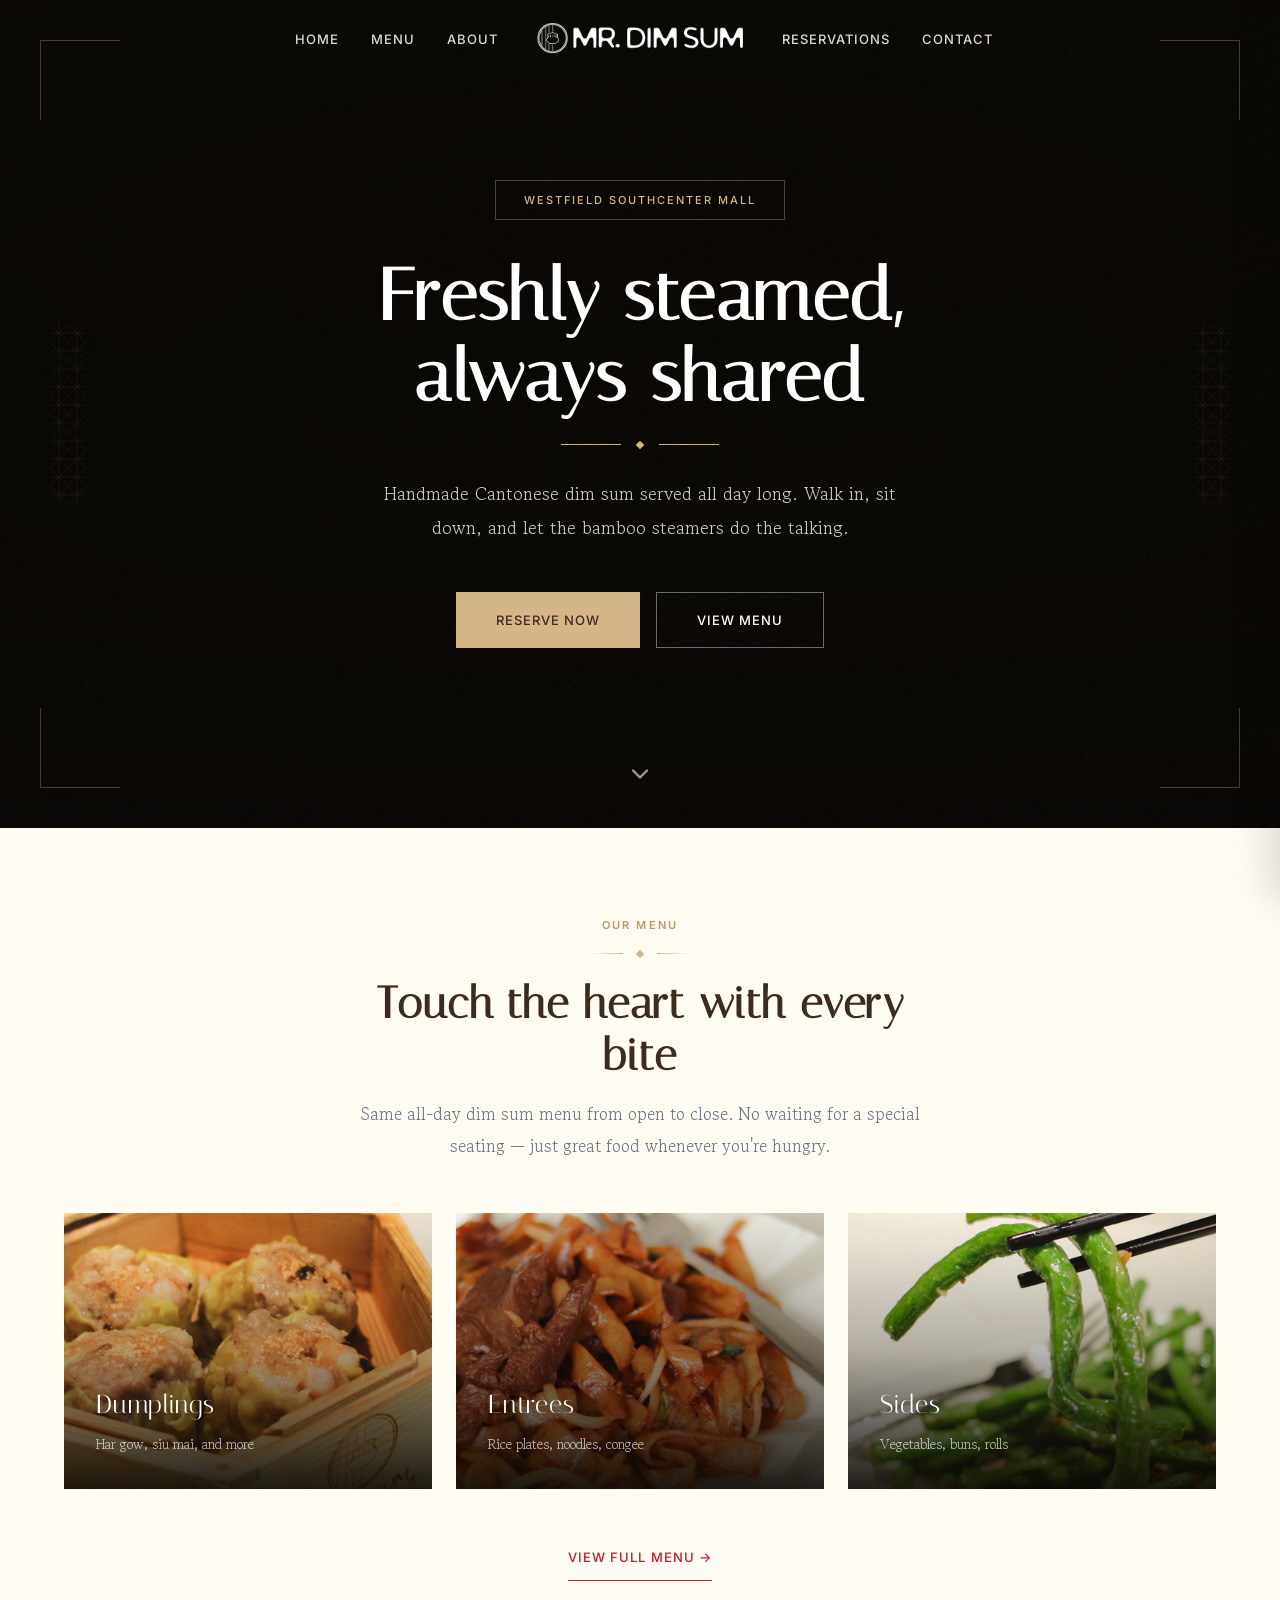
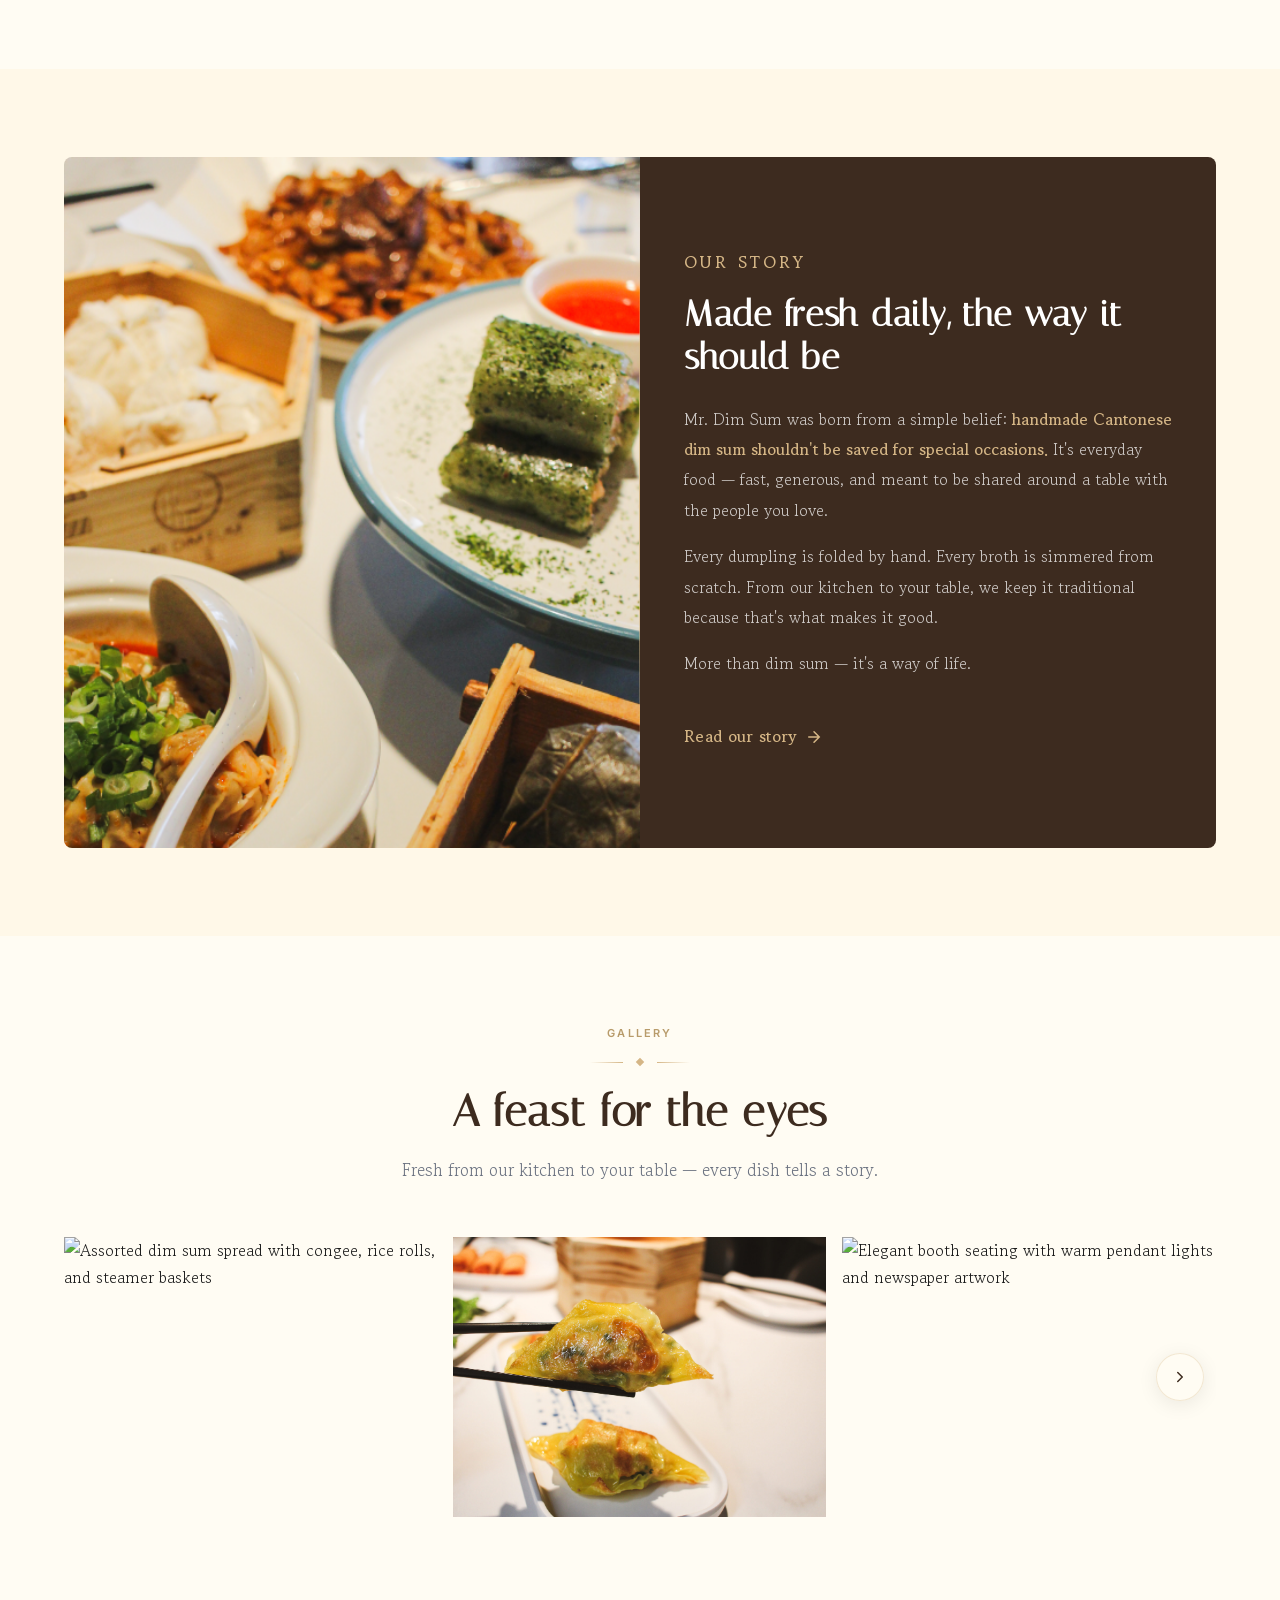
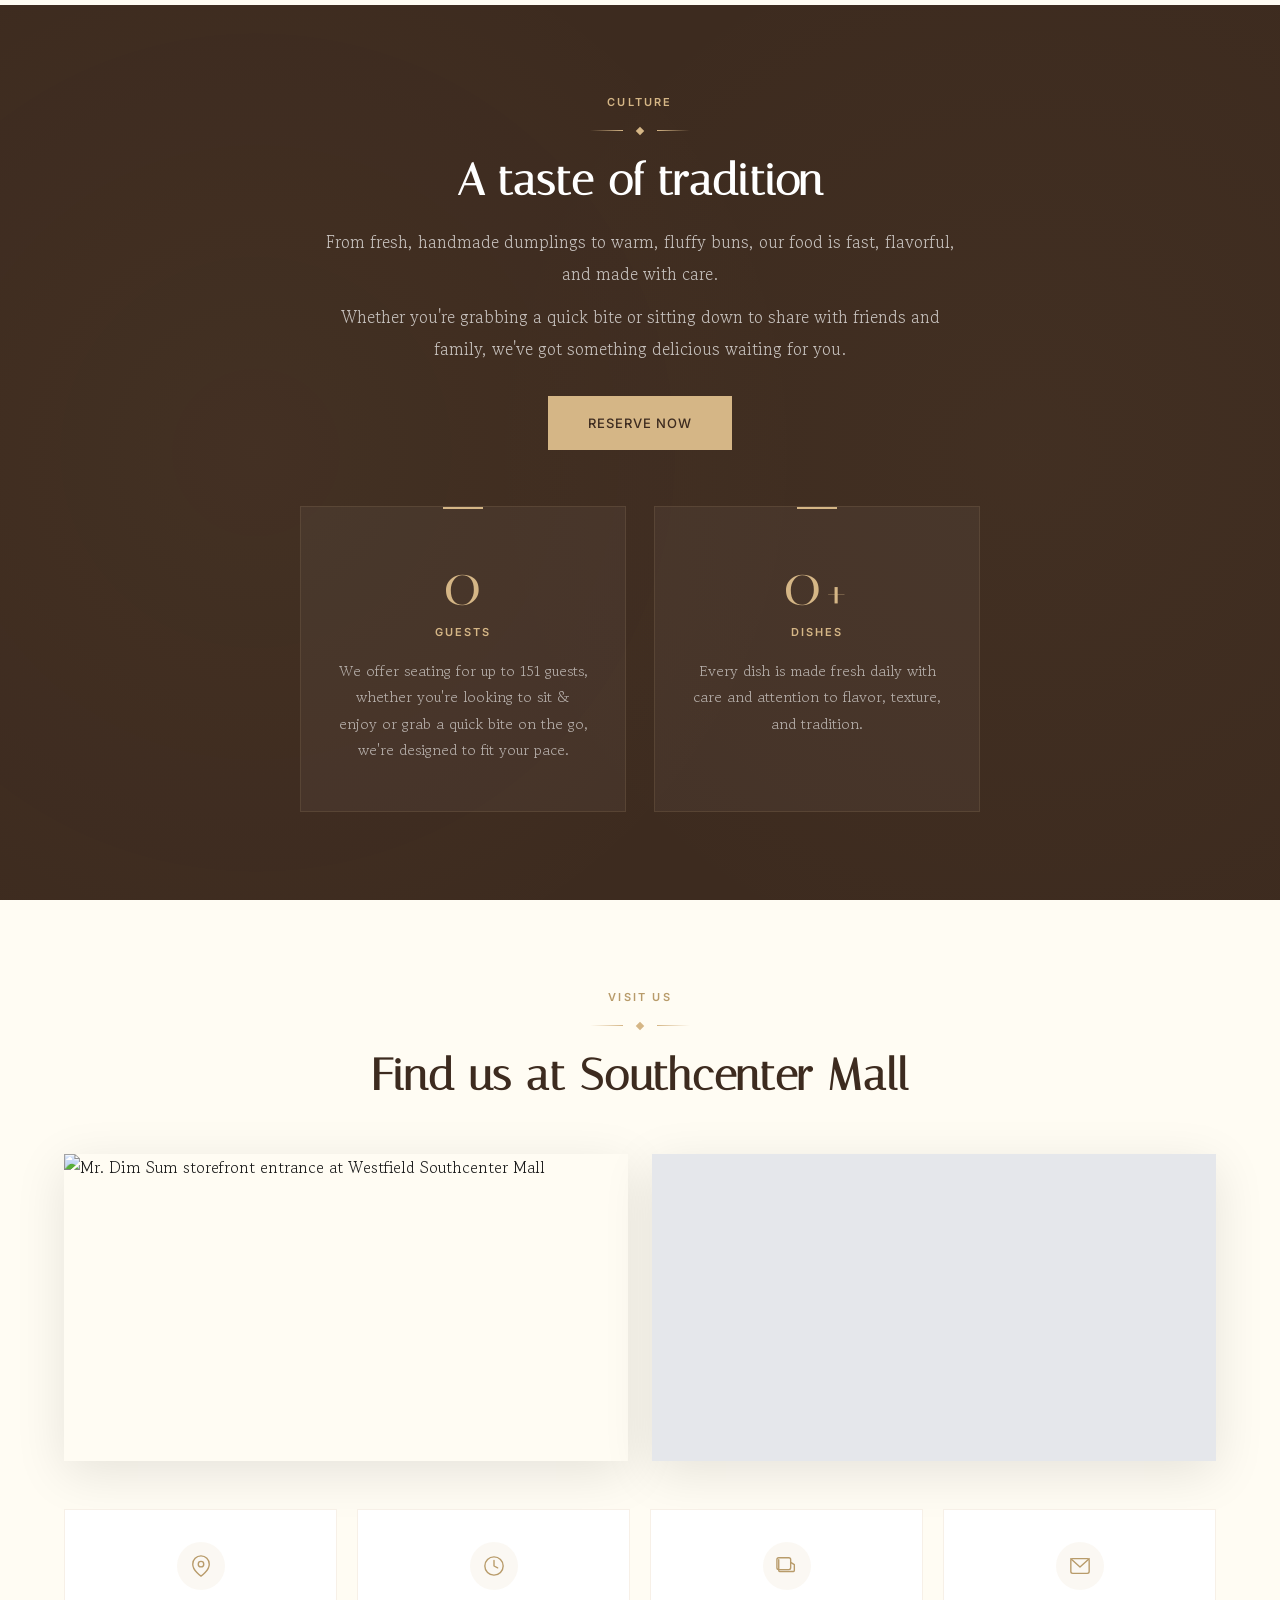
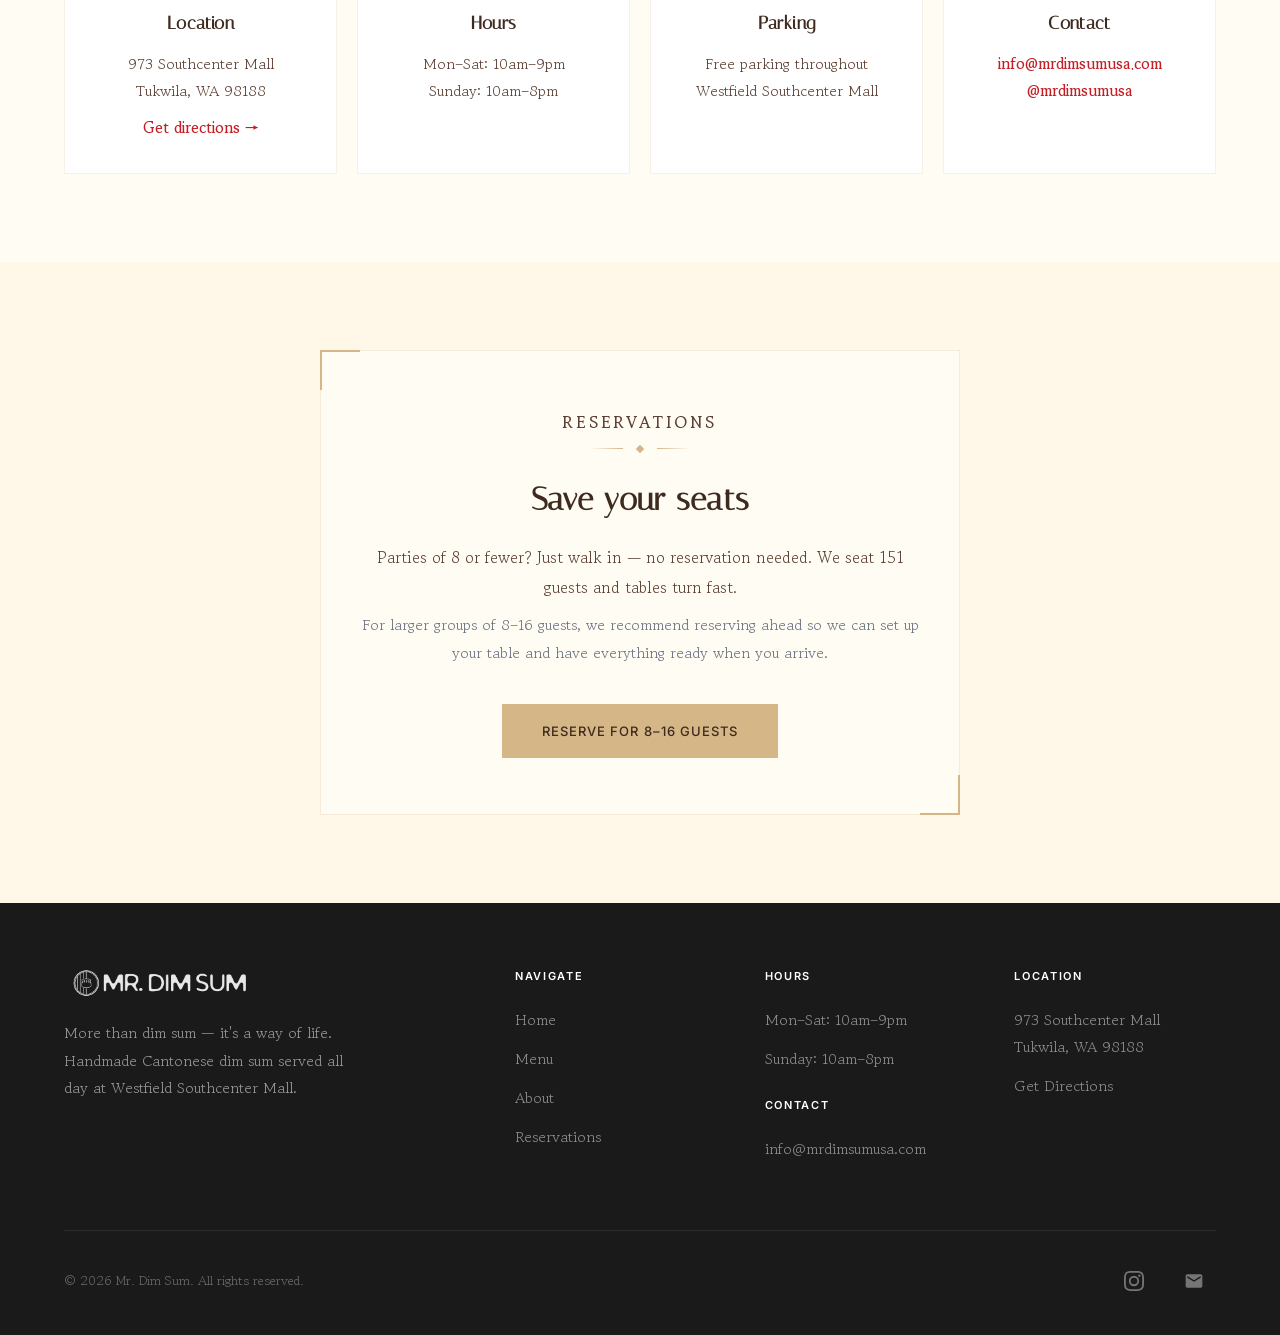
==== index.html @ ca71b4ad "Rename mr-dimsum.html to index.html for deployment Hosting platforms expect index.html as the entry " ====
<!DOCTYPE html>
<html lang="en">
<head>
<meta charset="UTF-8">
<meta name="viewport" content="width=device-width, initial-scale=1.0">
<title>Mr. Dim Sum — Handmade Cantonese Dim Sum | Tukwila, WA</title>
<meta name="description" content="Mr. Dim Sum serves authentic handmade Cantonese dim sum all day at Westfield Southcenter Mall in Tukwila, WA. Fresh dumplings, steamed buns, rice rolls, congee & noodles. Walk-ins welcome, reservations for 8-16 guests.">
<link rel="canonical" href="https://www.mrdimsumusa.com">

<!-- Open Graph -->
<meta property="og:title" content="Mr. Dim Sum — Handmade Cantonese Dim Sum | Tukwila, WA">
<meta property="og:description" content="Authentic handmade Cantonese dim sum served all day at Westfield Southcenter Mall in Tukwila, WA. Fresh dumplings, steamed buns, rice rolls, congee and noodles.">
<meta property="og:image" content="https://www.mrdimsumusa.com/pictures/Photo_TableSpread_MrDimSum_2026-03-11_v03.jpg">
<meta property="og:url" content="https://www.mrdimsumusa.com">
<meta property="og:type" content="restaurant">
<meta property="og:site_name" content="Mr. Dim Sum">

<!-- Twitter Card -->
<meta name="twitter:card" content="summary_large_image">
<meta name="twitter:title" content="Mr. Dim Sum — Handmade Cantonese Dim Sum | Tukwila, WA">
<meta name="twitter:description" content="Authentic handmade Cantonese dim sum served all day at Westfield Southcenter Mall in Tukwila, WA. Fresh dumplings, steamed buns, rice rolls, congee and noodles.">
<meta name="twitter:image" content="https://www.mrdimsumusa.com/pictures/Photo_TableSpread_MrDimSum_2026-03-11_v03.jpg">

<link rel="preconnect" href="https://fonts.googleapis.com">
<link rel="preconnect" href="https://fonts.gstatic.com" crossorigin>
<link href="https://fonts.googleapis.com/css2?family=Italiana&family=Gowun+Batang:wght@400;700&family=Inter:wght@400;500;600&display=swap" rel="stylesheet">
<script type="application/ld+json">
{
  "@context": "https://schema.org",
  "@type": "Restaurant",
  "name": "Mr. Dim Sum",
  "image": "pictures/MrDimSum_Photo_InteriorSeating_2025-05-21_v27.jpg",
  "servesCuisine": "Cantonese",
  "priceRange": "$$",
  "address": {
    "@type": "PostalAddress",
    "streetAddress": "973 Southcenter Mall",
    "addressLocality": "Tukwila",
    "addressRegion": "WA",
    "postalCode": "98188",
    "addressCountry": "US"
  },
  "geo": {
    "@type": "GeoCoordinates",
    "latitude": 47.4595,
    "longitude": -122.2561
  },
  "url": "https://www.mrdimsumusa.com",
  "email": "info@mrdimsumusa.com",
  "menu": "https://www.mrdimsumusa.com/menu",
  "acceptsReservations": "True",
  "openingHoursSpecification": [
    {
      "@type": "OpeningHoursSpecification",
      "dayOfWeek": ["Monday","Tuesday","Wednesday","Thursday","Friday","Saturday"],
      "opens": "10:00",
      "closes": "21:00"
    },
    {
      "@type": "OpeningHoursSpecification",
      "dayOfWeek": "Sunday",
      "opens": "10:00",
      "closes": "20:00"
    }
  ]
}
</script>
<style>
*, *::before, *::after { margin: 0; padding: 0; box-sizing: border-box; }

:root {
  --red: #C41E24;
  --red-dark: #9E181D;
  --gold: #d5b686;
  --gold-dark: #b89b6a;
  --gold-light: #F5E6C4;
  --warm-bg: #FFFCF3;
  --warm-bg-alt: #FFF8E8;
  --charcoal: #1A1A1A;
  --brown: #3D2B1F;
  --brown-light: #5C4033;
  --gray-700: #374151;
  --gray-500: #6B7280;
  --gray-300: #D1D5DB;
  --gray-200: #E5E7EB;
  --white: #FFFFFF;
  --font-display: 'Italiana', serif;
  --font-body: 'Gowun Batang', Georgia, serif;
  --font-ui: 'Inter', system-ui, -apple-system, sans-serif;
  --nav-height: 76px;
  --ease-out-expo: cubic-bezier(0.16, 1, 0.3, 1);
  --ease-out-quart: cubic-bezier(0.25, 1, 0.5, 1);
}

::selection { background: var(--gold); color: var(--brown); }
::-moz-selection { background: var(--gold); color: var(--brown); }

html { scroll-behavior: smooth; scroll-padding-top: 80px; }

body {
  font-family: var(--font-body);
  color: var(--charcoal);
  background: var(--warm-bg);
  line-height: 1.7;
  -webkit-font-smoothing: antialiased;
  overflow-x: hidden;
}

img { max-width: 100%; height: auto; display: block; }
a { text-decoration: none; color: inherit; }

a:focus-visible, button:focus-visible, .btn:focus-visible {
  outline: 2px solid var(--gold);
  outline-offset: 3px;
  border-radius: 2px;
}

.container { width: 100%; max-width: 1200px; margin: 0 auto; padding: 0 24px; }
.container--wide { max-width: 1200px; }

/* ============================================
   FILM GRAIN OVERLAY — adds warmth & texture
   ============================================ */
body::after {
  content: '';
  position: fixed;
  inset: 0;
  z-index: 9999;
  pointer-events: none;
  opacity: 0.018;
  background-image: url("data:image/svg+xml,%3Csvg viewBox='0 0 256 256' xmlns='http://www.w3.org/2000/svg'%3E%3Cfilter id='n'%3E%3CfeTurbulence type='fractalNoise' baseFrequency='0.85' numOctaves='4' stitchTiles='stitch'/%3E%3C/filter%3E%3Crect width='100%25' height='100%25' filter='url(%23n)'/%3E%3C/svg%3E");
  background-repeat: repeat;
}

/* ============================================
   REVEAL ANIMATIONS
   ============================================ */
.reveal {
  opacity: 0;
  transform: translateY(40px);
  transition: opacity 0.9s var(--ease-out-expo), transform 0.9s var(--ease-out-expo);
}
.reveal.is-visible { opacity: 1; transform: translateY(0); }
.reveal-d1 { transition-delay: 0.1s; }
.reveal-d2 { transition-delay: 0.2s; }
.reveal-d3 { transition-delay: 0.3s; }
.reveal-d4 { transition-delay: 0.4s; }

.reveal-left {
  opacity: 0;
  transform: translateX(-50px);
  transition: opacity 0.9s var(--ease-out-expo), transform 0.9s var(--ease-out-expo);
}
.reveal-left.is-visible { opacity: 1; transform: translateX(0); }

.reveal-right {
  opacity: 0;
  transform: translateX(50px);
  transition: opacity 0.9s var(--ease-out-expo), transform 0.9s var(--ease-out-expo);
}
.reveal-right.is-visible { opacity: 1; transform: translateX(0); }

.reveal-scale {
  opacity: 0;
  transform: scale(0.9);
  transition: opacity 0.9s var(--ease-out-expo), transform 0.9s var(--ease-out-expo);
}
.reveal-scale.is-visible { opacity: 1; transform: scale(1); }

/* ============================================
   NAV — transparent over hero, solid on scroll
   ============================================ */
.nav {
  position: fixed;
  top: 0;
  left: 0;
  right: 0;
  z-index: 100;
  background: transparent;
  border-bottom: 1px solid transparent;
  transition: background 0.5s ease, border-color 0.5s ease, backdrop-filter 0.5s ease;
}
.nav.is-solid {
  background: rgba(255,252,243,0.97);
  backdrop-filter: blur(12px);
  -webkit-backdrop-filter: blur(12px);
  border-bottom-color: rgba(213,182,134,0.2);
}

.nav__inner {
  display: grid;
  grid-template-columns: 1fr auto 1fr;
  align-items: center;
  height: var(--nav-height);
  max-width: 1200px;
  margin: 0 auto;
  padding: 0 24px;
}

.nav__links-left, .nav__links-right {
  display: flex;
  list-style: none;
  gap: 32px;
}
.nav__links-left { justify-content: flex-end; }
.nav__links-right { justify-content: flex-start; }

.nav__links-left a, .nav__links-right a {
  font-family: var(--font-ui);
  font-size: 0.8125rem;
  font-weight: 500;
  color: var(--white);
  letter-spacing: 0.08em;
  text-transform: uppercase;
  transition: color 0.3s, opacity 0.3s;
  position: relative;
  padding-bottom: 2px;
  opacity: 0.85;
}
.nav.is-solid .nav__links-left a,
.nav.is-solid .nav__links-right a {
  color: var(--brown);
  opacity: 1;
}

.nav__links-left a::after, .nav__links-right a::after {
  content: '';
  position: absolute;
  bottom: -4px;
  left: 0;
  width: 0;
  height: 1px;
  background: var(--gold);
  transition: width 0.4s var(--ease-out-expo);
}
.nav__links-left a:hover::after, .nav__links-right a:hover::after { width: 100%; }
.nav__links-left a:hover, .nav__links-right a:hover { opacity: 1; }

.nav__logo {
  justify-self: center;
  padding: 0 28px;
  transition: filter 0.5s ease;
}
.nav__logo-img {
  height: 38px;
  width: auto;
  filter: brightness(0) invert(1);
  transition: filter 0.5s ease;
}
.nav.is-solid .nav__logo-img {
  filter: none;
}

/* HAMBURGER */
.nav__hamburger {
  display: none;
  background: none;
  border: none;
  cursor: pointer;
  padding: 8px;
  justify-self: end;
  min-width: 44px;
  min-height: 44px;
  align-items: center;
  justify-content: center;
  -webkit-tap-highlight-color: transparent;
}
.nav__hamburger-lines {
  width: 22px;
  height: 16px;
  position: relative;
  display: flex;
  flex-direction: column;
  justify-content: space-between;
}
.nav__hamburger-lines span {
  display: block;
  width: 100%;
  height: 1.5px;
  background: var(--white);
  border-radius: 2px;
  transition: transform 0.4s var(--ease-out-expo), opacity 0.3s ease, background 0.5s;
  transform-origin: center;
}
.nav.is-solid .nav__hamburger-lines span { background: var(--brown); }

.nav__hamburger.is-active .nav__hamburger-lines span:nth-child(1) { transform: translateY(7px) rotate(45deg); }
.nav__hamburger.is-active .nav__hamburger-lines span:nth-child(2) { opacity: 0; }
.nav__hamburger.is-active .nav__hamburger-lines span:nth-child(3) { transform: translateY(-7px) rotate(-45deg); }

/* MOBILE MENU */
.nav__mobile-overlay {
  display: none;
  position: fixed;
  inset: 0;
  background: rgba(26,26,26,0.6);
  z-index: 98;
  opacity: 0;
  transition: opacity 0.4s ease;
}
.nav__mobile-overlay.is-open { display: block; opacity: 1; }

.nav__mobile-menu {
  position: fixed;
  top: 0; right: 0; bottom: 0;
  width: 320px;
  max-width: 85vw;
  background: var(--warm-bg);
  z-index: 99;
  padding: 100px 40px 40px;
  transform: translateX(100%);
  transition: transform 0.5s var(--ease-out-expo);
  display: flex;
  flex-direction: column;
  box-shadow: -8px 0 40px rgba(0,0,0,0.15);
  overflow-y: auto;
}
.nav__mobile-menu.is-open { transform: translateX(0); }
.nav__mobile-menu a {
  display: flex;
  align-items: center;
  padding: 20px 0;
  font-family: var(--font-ui);
  font-size: 0.9375rem;
  font-weight: 500;
  color: var(--brown);
  text-transform: uppercase;
  letter-spacing: 0.1em;
  border-bottom: 1px solid rgba(213,182,134,0.2);
  transition: color 0.3s, padding-left 0.3s;
  min-height: 44px;
}
.nav__mobile-menu a:hover, .nav__mobile-menu a:active {
  color: var(--red);
  padding-left: 12px;
}

@media (max-width: 768px) {
  .nav__inner {
    grid-template-columns: 1fr auto auto;
    height: 64px;
  }
  .nav__links-left, .nav__links-right { display: none; }
  .nav__logo { justify-self: start; padding: 0; }
  .nav__hamburger { display: flex; }
  .nav__logo-img { height: 32px; }
}

/* ============================================
   HERO — cinematic fullscreen with ken burns
   ============================================ */
@keyframes kenBurns {
  0% { transform: scale(1.05); }
  100% { transform: scale(1.15); }
}
@keyframes heroFadeIn {
  from { opacity: 0; }
  to { opacity: 1; }
}
@keyframes heroTitleReveal {
  from { opacity: 0; transform: translateY(60px); }
  to { opacity: 1; transform: translateY(0); }
}
@keyframes heroLineGrow {
  from { transform: scaleX(0); }
  to { transform: scaleX(1); }
}
@keyframes heroBadgeFade {
  from { opacity: 0; letter-spacing: 0.4em; }
  to { opacity: 1; letter-spacing: 0.18em; }
}
@keyframes subtlePulse {
  0%, 100% { opacity: 0.4; }
  50% { opacity: 0.7; }
}
@keyframes scrollBounce {
  0%, 100% { transform: translateX(-50%) translateY(0); }
  50% { transform: translateX(-50%) translateY(10px); }
}
@keyframes float {
  0%, 100% { transform: translateY(0); }
  50% { transform: translateY(-6px); }
}

.hero {
  position: relative;
  min-height: 92vh;
  display: flex;
  align-items: center;
  justify-content: center;
  overflow: hidden;
  background: #0a0805;
}

.hero__bg {
  position: absolute;
  inset: -5%;
  width: 110%;
  height: 110%;
  background: url('pictures/MrDimSum_Photo_InteriorSeating_2025-05-21_v27.jpg') center/cover no-repeat;
  animation: kenBurns 25s ease-in-out alternate infinite;
  will-change: transform;
}

.hero__overlay {
  position: absolute;
  inset: 0;
  background:
    linear-gradient(180deg, rgba(10,8,5,0.6) 0%, rgba(10,8,5,0.55) 30%, rgba(10,8,5,0.65) 70%, rgba(10,8,5,0.88) 100%),
    radial-gradient(ellipse at center, rgba(10,8,5,0.15) 0%, rgba(10,8,5,0.4) 100%);
}

/* Decorative corner frames */
.hero__frame {
  position: absolute;
  z-index: 2;
  pointer-events: none;
}
.hero__frame--tl, .hero__frame--tr, .hero__frame--bl, .hero__frame--br {
  width: 80px;
  height: 80px;
}
.hero__frame--tl { top: 40px; left: 40px; border-top: 1px solid rgba(213,182,134,0.3); border-left: 1px solid rgba(213,182,134,0.3); }
.hero__frame--tr { top: 40px; right: 40px; border-top: 1px solid rgba(213,182,134,0.3); border-right: 1px solid rgba(213,182,134,0.3); }
.hero__frame--bl { bottom: 40px; left: 40px; border-bottom: 1px solid rgba(213,182,134,0.3); border-left: 1px solid rgba(213,182,134,0.3); }
.hero__frame--br { bottom: 40px; right: 40px; border-bottom: 1px solid rgba(213,182,134,0.3); border-right: 1px solid rgba(213,182,134,0.3); }

.hero__content {
  position: relative;
  z-index: 4;
  max-width: 700px;
  padding: 80px 24px;
  text-align: center;
}

.hero__badge {
  display: inline-block;
  font-family: var(--font-ui);
  font-size: 0.6875rem;
  font-weight: 500;
  letter-spacing: 0.18em;
  text-transform: uppercase;
  color: var(--gold);
  padding: 10px 28px;
  border: 1px solid rgba(213,182,134,0.35);
  margin-bottom: 36px;
  opacity: 0;
  animation: heroBadgeFade 1.2s var(--ease-out-expo) 0.2s both;
}

.hero__title {
  font-family: var(--font-display);
  font-size: clamp(2.75rem, 7vw, 4.5rem);
  color: var(--white);
  line-height: 1.12;
  margin-bottom: 24px;
  letter-spacing: 0.02em;
  opacity: 0;
  animation: heroTitleReveal 1.4s var(--ease-out-expo) 0.5s both;
}

.hero__line {
  display: flex;
  align-items: center;
  justify-content: center;
  gap: 16px;
  margin-bottom: 28px;
  opacity: 0;
  animation: heroFadeIn 1s ease 0.9s both;
}
.hero__line span {
  width: 60px;
  height: 1px;
  background: var(--gold);
  transform: scaleX(0);
  animation: heroLineGrow 1s var(--ease-out-expo) 1.1s both;
}
.hero__line span:first-child { transform-origin: right; }
.hero__line span:last-child { transform-origin: left; }
.hero__line-diamond {
  width: 6px;
  height: 6px;
  background: var(--gold);
  transform: rotate(45deg);
  flex-shrink: 0;
}

.hero__sub {
  font-family: var(--font-body);
  font-size: 1.125rem;
  color: rgba(255,255,255,0.8);
  margin-bottom: 48px;
  line-height: 1.9;
  max-width: 540px;
  margin-left: auto;
  margin-right: auto;
  opacity: 0;
  animation: heroTitleReveal 1.2s var(--ease-out-expo) 1s both;
}

.hero__ctas {
  display: flex;
  gap: 16px;
  justify-content: center;
  flex-wrap: wrap;
  opacity: 0;
  animation: heroTitleReveal 1s var(--ease-out-expo) 1.3s both;
}

.hero__scroll {
  position: absolute;
  bottom: 32px;
  left: 50%;
  transform: translateX(-50%);
  z-index: 4;
  cursor: pointer;
  display: flex;
  align-items: center;
  justify-content: center;
  opacity: 0;
  animation: scrollBounce 2s ease-in-out 1.5s infinite, heroFadeIn 1s ease 1.5s both;
  min-width: 44px;
  min-height: 44px;
}
.hero__scroll svg {
  width: 28px;
  height: 28px;
  stroke: rgba(255,255,255,0.6);
  fill: none;
  stroke-width: 2;
  stroke-linecap: round;
  stroke-linejoin: round;
}

/* ============================================
   STEAM ANIMATION on "steamed"
   ============================================ */
.steam-word {
  position: relative;
  display: inline-block;
}
.steam-particles {
  position: absolute;
  top: -10px;
  left: 0;
  width: 100%;
  height: 40px;
  pointer-events: none;
  overflow: visible;
}
.steam-p {
  position: absolute;
  bottom: 0;
  width: 10px;
  height: 10px;
  background: radial-gradient(circle, rgba(255,255,255,0.35) 0%, rgba(255,255,255,0) 70%);
  border-radius: 50%;
  filter: blur(2px);
  opacity: 0;
  animation: steamRise 4s ease-out infinite;
}
.steam-p:nth-child(1) { left: 10%; animation-delay: 0s; width: 12px; height: 12px; }
.steam-p:nth-child(2) { left: 30%; animation-delay: 0.8s; width: 8px; height: 8px; }
.steam-p:nth-child(3) { left: 50%; animation-delay: 1.5s; width: 14px; height: 14px; }
.steam-p:nth-child(4) { left: 70%; animation-delay: 0.4s; width: 9px; height: 9px; }
.steam-p:nth-child(5) { left: 20%; animation-delay: 2.2s; width: 7px; height: 7px; }
.steam-p:nth-child(6) { left: 60%; animation-delay: 1.1s; width: 11px; height: 11px; }

@keyframes steamRise {
  0% {
    opacity: 0;
    transform: translateY(0) translateX(0) scale(0.4);
  }
  10% {
    opacity: 0.9;
  }
  40% {
    opacity: 0.5;
    transform: translateY(-30px) translateX(10px) scale(1);
  }
  70% {
    opacity: 0.2;
    transform: translateY(-55px) translateX(-6px) scale(1.3);
  }
  100% {
    opacity: 0;
    transform: translateY(-80px) translateX(4px) scale(1.8);
  }
}

/* ============================================
   TRADITIONAL CHINESE LATTICE PATTERNS
   ============================================ */
.hero__lattice {
  position: absolute;
  z-index: 2;
  pointer-events: none;
  color: rgba(213,182,134,0.18);
  opacity: 0;
  animation: latticeFadeIn 2.5s ease 2s both;
}
.hero__lattice--left {
  left: 50px;
  top: 50%;
  transform: translateY(-50%);
  width: 36px;
  height: 240px;
}
.hero__lattice--right {
  right: 50px;
  top: 50%;
  transform: translateY(-50%);
  width: 36px;
  height: 240px;
}
.hero__lattice svg {
  width: 100%;
  height: 100%;
}

@keyframes latticeFadeIn {
  from { opacity: 0; transform: translateY(-50%) scaleY(0.8); }
  to { opacity: 1; transform: translateY(-50%) scaleY(1); }
}

@media (max-width: 768px) {
  .hero__lattice { display: none; }
  .steam-p { width: 6px; height: 6px; }
}

/* ============================================
   BUTTONS — refined with better hover states
   ============================================ */
.btn {
  display: inline-flex;
  align-items: center;
  gap: 8px;
  font-family: var(--font-ui);
  font-size: 0.8125rem;
  font-weight: 500;
  padding: 16px 40px;
  border-radius: 0;
  border: none;
  cursor: pointer;
  letter-spacing: 0.08em;
  text-transform: uppercase;
  transition: all 0.4s var(--ease-out-expo);
  min-height: 44px;
  position: relative;
}
.btn:active { transform: scale(0.97); }

.btn--gold {
  background: var(--gold);
  color: var(--brown);
}
.btn--gold:hover {
  background: var(--gold-dark);
  box-shadow: 0 8px 32px rgba(213,182,134,0.3);
  transform: translateY(-2px);
}

.btn--outline {
  background: transparent;
  color: var(--white);
  border: 1px solid rgba(255,255,255,0.4);
}
.btn--outline:hover {
  background: rgba(255,255,255,0.08);
  border-color: rgba(255,255,255,0.8);
  transform: translateY(-2px);
}

.btn--dark {
  background: var(--brown);
  color: var(--white);
}
.btn--dark:hover {
  background: var(--charcoal);
  transform: translateY(-2px);
}

.btn--ghost {
  background: transparent;
  color: var(--gold);
  padding: 0;
  text-transform: none;
  font-family: var(--font-body);
  font-size: 1rem;
  font-weight: 700;
  letter-spacing: 0.02em;
  min-height: 44px;
}
.btn--ghost:hover { color: var(--white); }
.btn--ghost svg { width: 18px; height: 18px; transition: transform 0.4s var(--ease-out-expo); }
.btn--ghost:hover svg { transform: translateX(6px); }

/* ============================================
   SECTION SHARED — generous spacing
   ============================================ */
.section { padding: 88px 0; }
.section--alt { background: var(--warm-bg-alt); }
.section--dark { background: var(--brown); color: var(--white); }

.section__header {
  text-align: center;
  max-width: 600px;
  margin: 0 auto 52px;
}

.section__label {
  font-family: var(--font-ui);
  font-size: 0.6875rem;
  font-weight: 600;
  letter-spacing: 0.2em;
  text-transform: uppercase;
  color: var(--gold-dark);
  margin-bottom: 16px;
}

.section__title {
  font-family: var(--font-display);
  font-size: clamp(1.75rem, 4vw, 2.75rem);
  margin-bottom: 16px;
  line-height: 1.2;
  color: var(--brown);
  letter-spacing: 0.02em;
}

.section__desc {
  font-family: var(--font-body);
  color: var(--gray-500);
  font-size: 1.0625rem;
  line-height: 1.85;
}

/* DECORATIVE DIVIDER */
.divider {
  display: flex;
  align-items: center;
  justify-content: center;
  gap: 14px;
  margin: 0 auto 20px;
  width: 100px;
}
.divider__line {
  flex: 1;
  height: 1px;
  background: linear-gradient(90deg, transparent, var(--gold));
}
.divider__line:last-child {
  background: linear-gradient(90deg, var(--gold), transparent);
}
.divider__diamond {
  width: 6px;
  height: 6px;
  background: var(--gold);
  transform: rotate(45deg);
  flex-shrink: 0;
}

/* ============================================
   MENU FEATURE — editorial asymmetric grid
   ============================================ */
.menu-grid {
  display: grid;
  grid-template-columns: repeat(3, 1fr);
  gap: 24px;
}

.menu-card {
  position: relative;
  overflow: hidden;
  aspect-ratio: 4/3;
  transition: transform 0.6s var(--ease-out-expo);
}

.menu-card:hover { transform: translateY(-4px); }

.menu-card img {
  width: 100%;
  height: 100%;
  object-fit: cover;
  transition: transform 0.8s var(--ease-out-expo);
}
.menu-card:hover img { transform: scale(1.06); }

.menu-card__overlay {
  position: absolute;
  inset: 0;
  background: linear-gradient(to top, rgba(10,8,5,0.9) 0%, rgba(10,8,5,0.3) 50%, transparent 100%);
  display: flex;
  flex-direction: column;
  justify-content: flex-end;
  padding: 32px;
  transition: background 0.5s;
}
.menu-card:hover .menu-card__overlay {
  background: linear-gradient(to top, rgba(10,8,5,0.95) 0%, rgba(10,8,5,0.4) 50%, rgba(10,8,5,0.1) 100%);
}

.menu-card__title {
  font-family: var(--font-display);
  font-size: 1.625rem;
  color: var(--white);
  letter-spacing: 0.03em;
}
.menu-card__count {
  font-family: var(--font-body);
  font-size: 0.875rem;
  color: rgba(255,255,255,0.7);
  margin-top: 6px;
}

.menu-full-link {
  text-align: center;
  margin-top: 48px;
}
.menu-full-link a {
  font-family: var(--font-ui);
  font-size: 0.8125rem;
  font-weight: 500;
  color: var(--red);
  letter-spacing: 0.08em;
  text-transform: uppercase;
  border-bottom: 1px solid var(--red);
  padding-bottom: 4px;
  transition: color 0.3s, border-color 0.3s;
  min-height: 44px;
  display: inline-flex;
  align-items: center;
}
.menu-full-link a:hover { color: var(--red-dark); border-color: var(--red-dark); }

@media (max-width: 640px) {
  .menu-grid { grid-template-columns: 1fr; gap: 16px; }
  .menu-card { aspect-ratio: 3/2; }
}

/* ============================================
   STORY — immersive split with parallax feel
   ============================================ */
.story-section {
  position: relative;
  overflow: hidden;
}

.story {
  display: grid;
  grid-template-columns: 1fr 1fr;
  gap: 0;
  min-height: 480px;
  border-radius: 8px;
  overflow: hidden;
}

.story__img {
  position: relative;
  overflow: hidden;
}
.story__img img {
  width: 100%;
  height: 100%;
  object-fit: cover;
  transition: transform 0.8s var(--ease-out-expo);
}
.story:hover .story__img img { transform: scale(1.04); }

/* Gold accent line on image edge */
.story__img::after {
  content: '';
  position: absolute;
  top: 10%;
  right: 0;
  width: 1px;
  height: 80%;
  background: linear-gradient(to bottom, transparent, var(--gold), transparent);
  z-index: 2;
}

.story__text {
  background: var(--brown);
  color: var(--white);
  padding: 48px 44px;
  display: flex;
  flex-direction: column;
  justify-content: center;
}

.story__text .section__label { color: var(--gold); }

.story__text h2 {
  font-family: var(--font-display);
  font-size: clamp(1.75rem, 3.5vw, 2.25rem);
  margin-bottom: 24px;
  line-height: 1.2;
  color: var(--white);
  letter-spacing: 0.02em;
}

.story__text p {
  font-family: var(--font-body);
  color: rgba(255,255,255,0.75);
  margin-bottom: 16px;
  line-height: 1.9;
  font-size: 1rem;
}

.story__text .highlight {
  color: var(--gold);
  font-weight: 700;
}

.story__text .btn { margin-top: 20px; align-self: flex-start; }

@media (max-width: 768px) {
  .story { grid-template-columns: 1fr; }
  .story__img { min-height: 320px; }
  .story__img::after { display: none; }
  .story__text { padding: 48px 28px; }
}

/* ============================================
   GALLERY — elegant carousel
   ============================================ */
.carousel { position: relative; overflow: hidden; }
.carousel__track {
  display: flex;
  gap: 16px;
  transition: transform 0.6s var(--ease-out-expo);
}
.carousel__slide {
  width: calc(33.333% - 11px);
  min-width: calc(33.333% - 11px);
  max-width: calc(33.333% - 11px);
  overflow: hidden;
  position: relative;
  flex-shrink: 0;
}
.carousel__slide img {
  width: 100%;
  aspect-ratio: 4/3;
  object-fit: cover;
  display: block;
  transition: transform 0.7s var(--ease-out-expo);
}
.carousel__slide:hover img { transform: scale(1.05); }
.carousel__overlay {
  position: absolute;
  bottom: 0; left: 0; right: 0;
  padding: 40px 20px 20px;
  background: linear-gradient(to top, rgba(0,0,0,0.6), transparent);
  color: var(--white);
  font-family: var(--font-body);
  font-size: 0.875rem;
  opacity: 0;
  transform: translateY(8px);
  transition: opacity 0.4s, transform 0.4s var(--ease-out-expo);
}
.carousel__slide:hover .carousel__overlay { opacity: 1; transform: translateY(0); }

.carousel__btn {
  position: absolute;
  top: 50%;
  transform: translateY(-50%);
  z-index: 3;
  width: 48px;
  height: 48px;
  border-radius: 50%;
  border: 1px solid rgba(213,182,134,0.3);
  background: rgba(255,252,243,0.95);
  backdrop-filter: blur(4px);
  cursor: pointer;
  display: flex;
  align-items: center;
  justify-content: center;
  box-shadow: 0 4px 20px rgba(0,0,0,0.08);
  transition: all 0.3s var(--ease-out-expo);
  -webkit-tap-highlight-color: transparent;
}
.carousel__btn:hover {
  background: var(--white);
  border-color: var(--gold);
  transform: translateY(-50%) scale(1.06);
  box-shadow: 0 6px 24px rgba(0,0,0,0.12);
}
.carousel__btn svg {
  width: 18px; height: 18px;
  stroke: var(--brown);
  fill: none;
  stroke-width: 2;
  stroke-linecap: round;
  stroke-linejoin: round;
}
.carousel__btn--prev { left: 12px; }
.carousel__btn--next { right: 12px; }
.carousel__btn.is-hidden { opacity: 0; pointer-events: none; }

@media (max-width: 768px) {
  .carousel__slide { width: calc(50% - 8px); min-width: calc(50% - 8px); max-width: calc(50% - 8px); }
  .carousel__overlay { opacity: 1; transform: none; }
  .carousel__btn { width: 40px; height: 40px; }
  .carousel__btn svg { width: 16px; height: 16px; }
}
@media (max-width: 480px) {
  .carousel__slide { width: 100%; min-width: 100%; max-width: 100%; }
}

/* ============================================
   CULTURE — dramatic dark section with stats
   ============================================ */
.culture {
  background: var(--brown);
  padding: 88px 0;
  color: var(--white);
  overflow: hidden;
  position: relative;
}

/* Subtle decorative pattern */
.culture::before {
  content: '';
  position: absolute;
  inset: 0;
  background: radial-gradient(circle at 20% 50%, rgba(213,182,134,0.04) 0%, transparent 50%),
              radial-gradient(circle at 80% 50%, rgba(213,182,134,0.03) 0%, transparent 50%);
  pointer-events: none;
}

.culture__header {
  text-align: center;
  max-width: 640px;
  margin: 0 auto 56px;
  position: relative;
}
.culture__header .section__label { color: var(--gold); }
.culture__header h2 {
  font-family: var(--font-display);
  font-size: clamp(1.75rem, 4vw, 2.75rem);
  color: var(--white);
  margin-bottom: 20px;
  line-height: 1.2;
  letter-spacing: 0.02em;
}
.culture__desc {
  font-family: var(--font-body);
  color: rgba(255,255,255,0.7);
  font-size: 1.0625rem;
  line-height: 1.85;
  margin-bottom: 12px;
}
.culture__cta { margin-top: 32px; }

.culture__stats {
  display: grid;
  grid-template-columns: 1fr 1fr;
  gap: 28px;
  max-width: 680px;
  margin: 0 auto;
}

.stat-card {
  background: rgba(255,255,255,0.04);
  border: 1px solid rgba(213,182,134,0.12);
  padding: 48px 36px;
  text-align: center;
  transition: all 0.5s var(--ease-out-expo);
  position: relative;
  overflow: hidden;
}

/* Gold top accent line */
.stat-card::before {
  content: '';
  position: absolute;
  top: 0;
  left: 50%;
  transform: translateX(-50%);
  width: 40px;
  height: 2px;
  background: var(--gold);
  transition: width 0.5s var(--ease-out-expo);
}
.stat-card:hover::before { width: 80px; }

.stat-card:hover {
  transform: translateY(-4px);
  border-color: rgba(213,182,134,0.3);
  background: rgba(255,255,255,0.06);
}

.stat-card__number {
  font-family: var(--font-display);
  font-size: clamp(2.75rem, 6vw, 3.75rem);
  color: var(--gold);
  line-height: 1;
  margin-bottom: 8px;
  letter-spacing: 0.02em;
}
.stat-card__number .stat-suffix { font-size: 0.65em; }

.stat-card__label {
  font-family: var(--font-ui);
  font-size: 0.6875rem;
  text-transform: uppercase;
  letter-spacing: 0.18em;
  color: var(--gold);
  margin-bottom: 16px;
  font-weight: 600;
}

.stat-card__desc {
  font-family: var(--font-body);
  font-size: 0.9375rem;
  color: rgba(255,255,255,0.6);
  line-height: 1.75;
}

@media (max-width: 640px) {
  .culture { padding: 64px 0; }
  .culture__stats { grid-template-columns: 1fr; gap: 20px; }
  .stat-card { padding: 36px 28px; }
}

/* ============================================
   VISIT — clean info section
   ============================================ */
.visit-top {
  display: grid;
  grid-template-columns: 1fr 1fr;
  gap: 24px;
  margin-bottom: 48px;
}
.visit-photo {
  overflow: hidden;
  box-shadow: 0 12px 48px rgba(0,0,0,0.1);
}
.visit-photo img {
  width: 100%;
  height: 100%;
  object-fit: cover;
  display: block;
  transition: transform 0.8s var(--ease-out-expo);
}
.visit-photo:hover img { transform: scale(1.03); }

.visit-map {
  overflow: hidden;
  background: var(--gray-200);
  box-shadow: 0 12px 48px rgba(0,0,0,0.1);
}
.visit-map iframe {
  width: 100%;
  height: 100%;
  border: 0;
  min-height: 300px;
}

.visit-cards {
  display: grid;
  grid-template-columns: repeat(4, 1fr);
  gap: 20px;
}
.visit-card {
  background: var(--white);
  border: 1px solid rgba(213,182,134,0.2);
  padding: 32px 24px;
  text-align: center;
  transition: all 0.4s var(--ease-out-expo);
  position: relative;
}
.visit-card:hover {
  transform: translateY(-4px);
  box-shadow: 0 12px 40px rgba(0,0,0,0.06);
  border-color: rgba(213,182,134,0.4);
}
.visit-card__icon {
  width: 48px;
  height: 48px;
  margin: 0 auto 18px;
  background: rgba(213,182,134,0.1);
  border-radius: 50%;
  display: flex;
  align-items: center;
  justify-content: center;
}
.visit-card__icon svg {
  width: 22px; height: 22px;
  stroke: var(--gold-dark);
  fill: none;
  stroke-width: 1.5;
  stroke-linecap: round;
  stroke-linejoin: round;
}
.visit-card h3 {
  font-family: var(--font-display);
  font-size: 1.125rem;
  color: var(--brown);
  margin-bottom: 12px;
  letter-spacing: 0.02em;
}
.visit-card p, .visit-card address {
  font-family: var(--font-body);
  font-style: normal;
  color: var(--brown-light);
  line-height: 1.8;
  font-size: 0.9375rem;
}
.visit-card a {
  color: var(--red);
  transition: color 0.3s;
  font-weight: 600;
}
.visit-card a:hover { color: var(--red-dark); text-decoration: underline; }

@media (max-width: 768px) {
  .visit-top { grid-template-columns: 1fr; }
  .visit-cards { grid-template-columns: 1fr 1fr; }
  .visit-map iframe { min-height: 240px; }
}
@media (max-width: 480px) {
  .visit-cards { grid-template-columns: 1fr; }
}

/* ============================================
   RESERVATION — elegant CTA box
   ============================================ */
.reservation-box {
  max-width: 640px;
  margin: 0 auto;
  text-align: center;
  background: var(--warm-bg);
  padding: 56px 40px;
  border: 1px solid rgba(213,182,134,0.25);
  position: relative;
}
/* Corner accents */
.reservation-box::before, .reservation-box::after {
  content: '';
  position: absolute;
  width: 40px;
  height: 40px;
}
.reservation-box::before {
  top: -1px; left: -1px;
  border-top: 2px solid var(--gold);
  border-left: 2px solid var(--gold);
}
.reservation-box::after {
  bottom: -1px; right: -1px;
  border-bottom: 2px solid var(--gold);
  border-right: 2px solid var(--gold);
}

.reservation-box h2 {
  font-family: var(--font-display);
  font-size: clamp(1.5rem, 3vw, 2rem);
  margin-bottom: 16px;
  color: var(--brown);
  letter-spacing: 0.01em;
}
.reservation-box p {
  font-family: var(--font-body);
  color: var(--brown-light);
  line-height: 1.9;
  margin-bottom: 8px;
  font-size: 1rem;
}
.reservation-box .policy {
  font-size: 0.9375rem;
  color: var(--gray-500);
  margin-bottom: 32px;
}
.reservation-box .btn { margin-top: 4px; }

/* ============================================
   FOOTER — refined
   ============================================ */
.footer {
  background: var(--charcoal);
  color: rgba(255,255,255,0.7);
  padding: 64px 0 32px;
}

.footer__grid {
  display: grid;
  grid-template-columns: 2fr 1fr 1fr 1fr;
  gap: 48px;
  margin-bottom: 56px;
}

.footer__brand-logo {
  height: 32px;
  width: auto;
  margin-bottom: 20px;
  filter: brightness(0) invert(1);
  opacity: 0.9;
}
.footer__brand p {
  font-family: var(--font-body);
  font-size: 0.9375rem;
  line-height: 1.85;
  max-width: 280px;
  color: rgba(255,255,255,0.55);
}

.footer h4 {
  color: var(--white);
  font-family: var(--font-ui);
  font-size: 0.6875rem;
  font-weight: 600;
  letter-spacing: 0.15em;
  text-transform: uppercase;
  margin-bottom: 20px;
}

.footer ul { list-style: none; }
.footer li { margin-bottom: 12px; }
.footer a {
  font-family: var(--font-body);
  font-size: 0.9375rem;
  color: rgba(255,255,255,0.5);
  transition: color 0.3s;
  position: relative;
}
.footer a:hover { color: var(--white); }

.footer__grid a::after {
  content: '';
  position: absolute;
  bottom: -2px; left: 0;
  width: 0;
  height: 1px;
  background: var(--gold);
  transition: width 0.4s var(--ease-out-expo);
}
.footer__grid a:hover::after { width: 100%; }

.footer address {
  font-family: var(--font-body);
  font-style: normal;
  font-size: 0.9375rem;
  line-height: 1.85;
  color: rgba(255,255,255,0.5);
}

.footer__bottom {
  border-top: 1px solid rgba(255,255,255,0.08);
  padding-top: 28px;
  display: flex;
  justify-content: space-between;
  align-items: center;
  flex-wrap: wrap;
  gap: 12px;
  font-size: 0.8125rem;
  color: rgba(255,255,255,0.35);
}

.footer__socials { display: flex; gap: 16px; }
.footer__socials a {
  display: flex;
  padding: 4px;
  min-width: 44px;
  min-height: 44px;
  align-items: center;
  justify-content: center;
  transition: transform 0.4s var(--ease-out-expo);
}
.footer__socials a:hover { transform: translateY(-3px); }
.footer__socials a::after { display: none; }
.footer__socials svg { width: 20px; height: 20px; fill: rgba(255,255,255,0.4); transition: fill 0.3s; }
.footer__socials a:hover svg { fill: var(--white); }

@media (max-width: 768px) {
  .footer__grid { grid-template-columns: 1fr 1fr; gap: 36px; }
  .footer__bottom { flex-direction: column; text-align: center; }
  .footer__socials { justify-content: center; }
}
@media (max-width: 480px) {
  .footer__grid { grid-template-columns: 1fr; gap: 32px; }
}

/* ============================================
   BACK TO TOP
   ============================================ */
.back-to-top {
  position: fixed;
  bottom: 28px;
  right: 28px;
  z-index: 90;
  width: 44px;
  height: 44px;
  border-radius: 50%;
  border: 1px solid rgba(213,182,134,0.3);
  background: rgba(255,252,243,0.95);
  backdrop-filter: blur(8px);
  color: var(--brown);
  cursor: pointer;
  display: flex;
  align-items: center;
  justify-content: center;
  opacity: 0;
  visibility: hidden;
  transform: translateY(12px);
  transition: all 0.4s var(--ease-out-expo);
  box-shadow: 0 4px 20px rgba(0,0,0,0.08);
  -webkit-tap-highlight-color: transparent;
}
.back-to-top.is-visible { opacity: 1; visibility: visible; transform: translateY(0); }
.back-to-top:hover {
  background: var(--brown);
  color: var(--white);
  border-color: var(--brown);
}
.back-to-top svg {
  width: 18px; height: 18px;
  stroke: currentColor;
  fill: none;
  stroke-width: 2;
  stroke-linecap: round;
  stroke-linejoin: round;
}

/* ============================================
   MOBILE OVERRIDES
   ============================================ */
@media (max-width: 768px) {
  .section { padding: 64px 0; }
  .hero { min-height: 85vh; }
  .hero__bg { animation: none; }
  .hero__frame { display: none; }
  .hero__content { padding: 60px 20px; }
  .hero__title { font-size: clamp(2.25rem, 6vw, 3.5rem); }
  .hero__sub { font-size: 1.05rem; }
  .reservation-box { padding: 40px 24px; }
  .section__header { margin-bottom: 40px; }
  .section__title { font-size: clamp(1.5rem, 3.5vw, 2.25rem); }
  .back-to-top {
    bottom: calc(20px + env(safe-area-inset-bottom, 0px));
    right: 20px;
  }
}

.sr-only {
  position: absolute;
  width: 1px; height: 1px;
  padding: 0; margin: -1px;
  overflow: hidden;
  clip: rect(0,0,0,0);
  border: 0;
}
</style>
</head>

<body>

<!-- NAV -->
<nav class="nav" id="mainNav" role="navigation" aria-label="Main navigation">
  <div class="nav__inner">
    <ul class="nav__links-left">
      <li><a href="#hero">Home</a></li>
      <li><a href="menu.html">Menu</a></li>
      <li><a href="about.html">About</a></li>
    </ul>
    <a href="#" class="nav__logo" aria-label="Mr. Dim Sum — Home">
      <img src="pictures/mrdimsum-logo.png" alt="Mr. Dim Sum" class="nav__logo-img">
    </a>
    <ul class="nav__links-right">
      <li><a href="reservations.html">Reservations</a></li>
      <li><a href="contact.html">Contact</a></li>
    </ul>
    <button class="nav__hamburger" aria-label="Open menu" aria-expanded="false" onclick="toggleMenu()">
      <div class="nav__hamburger-lines">
        <span></span>
        <span></span>
        <span></span>
      </div>
    </button>
  </div>
</nav>
<div class="nav__mobile-overlay" id="mobileOverlay" onclick="closeMenu()"></div>
<div class="nav__mobile-menu" id="mobileMenu">
  <a href="#hero" onclick="closeMenu()">Home</a>
  <a href="menu.html" onclick="closeMenu()">Menu</a>
  <a href="about.html" onclick="closeMenu()">About</a>
  <a href="reservations.html" onclick="closeMenu()">Reservations</a>
  <a href="contact.html" onclick="closeMenu()">Contact</a>
</div>

<!-- HERO -->
<section class="hero" id="hero">
  <div class="hero__bg" role="img" aria-label="Mr. Dim Sum restaurant interior with warm pendant lights, booth seating, and traditional Chinese newspaper artwork on the walls"></div>
  <div class="hero__overlay"></div>
  <div class="hero__frame hero__frame--tl"></div>
  <div class="hero__frame hero__frame--tr"></div>
  <div class="hero__frame hero__frame--bl"></div>
  <div class="hero__frame hero__frame--br"></div>
  <!-- Traditional Chinese geometric lattice patterns -->
  <div class="hero__lattice hero__lattice--left" aria-hidden="true">
    <svg viewBox="0 0 60 300" fill="none" xmlns="http://www.w3.org/2000/svg">
      <pattern id="latticeL" x="0" y="0" width="30" height="30" patternUnits="userSpaceOnUse">
        <path d="M0 15h30M15 0v30M0 0l15 15M30 0l-15 15M0 30l15-15M30 30l-15-15" stroke="currentColor" stroke-width="0.5"/>
      </pattern>
      <rect width="60" height="300" fill="url(#latticeL)"/>
    </svg>
  </div>
  <div class="hero__lattice hero__lattice--right" aria-hidden="true">
    <svg viewBox="0 0 60 300" fill="none" xmlns="http://www.w3.org/2000/svg">
      <pattern id="latticeR" x="0" y="0" width="30" height="30" patternUnits="userSpaceOnUse">
        <path d="M0 15h30M15 0v30M0 0l15 15M30 0l-15 15M0 30l15-15M30 30l-15-15" stroke="currentColor" stroke-width="0.5"/>
      </pattern>
      <rect width="60" height="300" fill="url(#latticeR)"/>
    </svg>
  </div>
  <div class="hero__content">
    <span class="hero__badge">Westfield Southcenter Mall</span>
    <h1 class="hero__title">Freshly <span class="steam-word">steamed<span class="steam-particles" aria-hidden="true"><span class="steam-p"></span><span class="steam-p"></span><span class="steam-p"></span><span class="steam-p"></span><span class="steam-p"></span><span class="steam-p"></span></span></span>, always shared</h1>
    <div class="hero__line">
      <span></span>
      <div class="hero__line-diamond"></div>
      <span></span>
    </div>
    <p class="hero__sub">Handmade Cantonese dim sum served all day long. Walk in, sit down, and let the bamboo steamers do the talking.</p>
    <div class="hero__ctas">
      <a href="https://www.yelp.com/reservations/mr-dim-sum-tukwila-3" class="btn btn--gold" target="_blank" rel="noopener">Reserve Now</a>
      <a href="menu.html" class="btn btn--outline">View Menu</a>
    </div>
  </div>
  <a href="#menu" class="hero__scroll" aria-label="Scroll to content">
    <svg viewBox="0 0 24 24"><polyline points="6 9 12 15 18 9"/></svg>
  </a>
</section>

<!-- MENU FEATURES -->
<section class="section" id="menu">
  <div class="container">
    <div class="section__header reveal">
      <p class="section__label">Our menu</p>
      <div class="divider"><span class="divider__line"></span><span class="divider__diamond"></span><span class="divider__line"></span></div>
      <h2 class="section__title">Touch the heart with every bite</h2>
      <p class="section__desc">Same all-day dim sum menu from open to close. No waiting for a special seating — just great food whenever you're hungry.</p>
    </div>
    <div class="menu-grid">
      <div class="menu-card reveal reveal-d1">
        <img src="pictures/dumpling.png" alt="Pork and shrimp siu mai dumplings in a bamboo steamer basket" loading="lazy">
        <div class="menu-card__overlay">
          <span class="menu-card__title">Dumplings</span>
          <span class="menu-card__count">Har gow, siu mai, and more</span>
        </div>
      </div>
      <div class="menu-card reveal reveal-d2">
        <img src="pictures/entreecropped.png" alt="Beef chow fun with wide rice noodles" loading="lazy">
        <div class="menu-card__overlay">
          <span class="menu-card__title">Entrees</span>
          <span class="menu-card__count">Rice plates, noodles, congee</span>
        </div>
      </div>
      <div class="menu-card reveal reveal-d3">
        <img src="pictures/beanz.jpg" alt="Stir fried green beans with garlic held by chopsticks" loading="lazy">
        <div class="menu-card__overlay">
          <span class="menu-card__title">Sides</span>
          <span class="menu-card__count">Vegetables, buns, rolls</span>
        </div>
      </div>
    </div>
    <div class="menu-full-link reveal">
      <a href="menu.html">View full menu &rarr;</a>
    </div>
  </div>
</section>

<!-- STORY -->
<section class="section section--alt story-section" id="story">
  <div class="container container--wide">
    <div class="story">
      <div class="story__img reveal-left">
        <img src="pictures/drinks.png" alt="A spread of dim sum dishes including rice rolls, steamed buns, and stir fried vegetables at Mr. Dim Sum" loading="lazy">
      </div>
      <div class="story__text reveal-right">
        <p class="section__label">Our story</p>
        <h2>Made fresh daily, the way it should be</h2>
        <p>Mr. Dim Sum was born from a simple belief: <span class="highlight">handmade Cantonese dim sum shouldn't be saved for special occasions.</span> It's everyday food — fast, generous, and meant to be shared around a table with the people you love.</p>
        <p>Every dumpling is folded by hand. Every broth is simmered from scratch. From our kitchen to your table, we keep it traditional because that's what makes it good.</p>
        <p>More than dim sum — it's a way of life.</p>
        <a href="about.html" class="btn btn--ghost">
          Read our story
          <svg viewBox="0 0 24 24" fill="none" stroke="currentColor" stroke-width="2" stroke-linecap="round"><path d="M5 12h14M12 5l7 7-7 7"/></svg>
        </a>
      </div>
    </div>
  </div>
</section>

<!-- GALLERY -->
<section class="section" id="gallery">
  <div class="container container--wide">
    <div class="section__header reveal">
      <p class="section__label">Gallery</p>
      <div class="divider"><span class="divider__line"></span><span class="divider__diamond"></span><span class="divider__line"></span></div>
      <h2 class="section__title">A feast for the eyes</h2>
      <p class="section__desc">Fresh from our kitchen to your table — every dish tells a story.</p>
    </div>
    <div class="carousel reveal" id="galleryCarousel">
      <div class="carousel__track" id="carouselTrack">
        <div class="carousel__slide">
          <img src="pictures/MrDimSum_Photo_AssortedSpread_2025-06-21_v05.jpg" alt="Assorted dim sum spread with congee, rice rolls, and steamer baskets" loading="lazy">
          <div class="carousel__overlay">Congee, rice rolls &amp; steamer baskets</div>
        </div>
        <div class="carousel__slide">
          <img src="pictures/mrdimsum-04-scaled.jpg" alt="Crispy pan-fried dumpling held with chopsticks" loading="lazy">
          <div class="carousel__overlay">Handmade dumplings, folded fresh daily</div>
        </div>
        <div class="carousel__slide">
          <img src="pictures/MrDimSum_Photo_InteriorSeating_2025-05-21_v01.jpg" alt="Elegant booth seating with warm pendant lights and newspaper artwork" loading="lazy">
          <div class="carousel__overlay">Warm seating with newspaper artwork</div>
        </div>
        <div class="carousel__slide">
          <img src="pictures/Photo_TableSpread_MrDimSum_2026-03-11_v13.jpg" alt="Pan-fried buns and dim sum spread" loading="lazy">
          <div class="carousel__overlay">Pan-fried buns &amp; dim sum spread</div>
        </div>
        <div class="carousel__slide">
          <img src="pictures/MrDimSum_Photo_BeefChowFun_2025-06-21_v04.jpg" alt="Beef chow fun noodles with steamer baskets" loading="lazy">
          <div class="carousel__overlay">Beef chow fun with steamer baskets</div>
        </div>
        <div class="carousel__slide">
          <img src="pictures/dimsum052125-22-scaled.jpg" alt="Mr. Dim Sum interior with bamboo pendant lights" loading="lazy">
          <div class="carousel__overlay">Interior with bamboo pendant lights</div>
        </div>
      </div>
      <button class="carousel__btn carousel__btn--prev is-hidden" aria-label="Previous" id="carouselPrev">
        <svg viewBox="0 0 24 24"><polyline points="15 18 9 12 15 6"/></svg>
      </button>
      <button class="carousel__btn carousel__btn--next" aria-label="Next" id="carouselNext">
        <svg viewBox="0 0 24 24"><polyline points="9 6 15 12 9 18"/></svg>
      </button>
    </div>
  </div>
</section>

<!-- CULTURE -->
<section class="culture" id="culture">
  <div class="container">
    <div class="culture__header reveal">
      <p class="section__label">Culture</p>
      <div class="divider"><span class="divider__line"></span><span class="divider__diamond"></span><span class="divider__line"></span></div>
      <h2>A taste of tradition</h2>
      <p class="culture__desc">From fresh, handmade dumplings to warm, fluffy buns, our food is fast, flavorful, and made with care.</p>
      <p class="culture__desc">Whether you're grabbing a quick bite or sitting down to share with friends and family, we've got something delicious waiting for you.</p>
      <div class="culture__cta">
        <a href="https://www.yelp.com/reservations/mr-dim-sum-tukwila-3" class="btn btn--gold" target="_blank" rel="noopener">Reserve Now</a>
      </div>
    </div>
    <div class="culture__stats">
      <div class="stat-card reveal reveal-d1">
        <div class="stat-card__number"><span class="counter" data-target="151">0</span></div>
        <div class="stat-card__label">Guests</div>
        <p class="stat-card__desc">We offer seating for up to 151 guests, whether you're looking to sit &amp; enjoy or grab a quick bite on the go, we're designed to fit your pace.</p>
      </div>
      <div class="stat-card reveal reveal-d2">
        <div class="stat-card__number"><span class="counter" data-target="100">0</span><span class="stat-suffix">+</span></div>
        <div class="stat-card__label">Dishes</div>
        <p class="stat-card__desc">Every dish is made fresh daily with care and attention to flavor, texture, and tradition.</p>
      </div>
    </div>
  </div>
</section>

<!-- VISIT US -->
<section class="section" id="visit">
  <div class="container">
    <div class="section__header reveal">
      <p class="section__label">Visit us</p>
      <div class="divider"><span class="divider__line"></span><span class="divider__diamond"></span><span class="divider__line"></span></div>
      <h2 class="section__title">Find us at Southcenter Mall</h2>
    </div>
    <div class="visit-top reveal">
      <div class="visit-photo">
        <img src="pictures/dimsumpshoped.png" alt="Mr. Dim Sum storefront entrance at Westfield Southcenter Mall" loading="lazy">
      </div>
      <div class="visit-map">
        <iframe
          src="https://www.google.com/maps/embed?pb=!1m18!1m12!1m3!1d2697.5!2d-122.2561!3d47.4595!2m3!1f0!2f0!3f0!3m2!1i1024!2i768!4f13.1!3m3!1m2!1s0x0%3A0x0!2zNDfCsDI3JzM0LjIiTiAxMjLCsDE1JzIxLjgiVw!5e0!3m2!1sen!2sus!4v1"
          allowfullscreen=""
          loading="lazy"
          referrerpolicy="no-referrer-when-downgrade"
          title="Map showing Mr. Dim Sum location at Westfield Southcenter Mall, Tukwila WA">
        </iframe>
      </div>
    </div>
    <div class="visit-cards">
      <div class="visit-card reveal reveal-d1">
        <div class="visit-card__icon">
          <svg viewBox="0 0 24 24"><path d="M21 10c0 7-9 13-9 13s-9-6-9-13a9 9 0 0 1 18 0z"/><circle cx="12" cy="10" r="3"/></svg>
        </div>
        <h3>Location</h3>
        <address>973 Southcenter Mall<br>Tukwila, WA 98188</address>
        <p style="margin-top:10px"><a href="https://maps.google.com/?q=973+Southcenter+Mall+Tukwila+WA+98188" target="_blank" rel="noopener">Get directions &rarr;</a></p>
      </div>
      <div class="visit-card reveal reveal-d2">
        <div class="visit-card__icon">
          <svg viewBox="0 0 24 24"><circle cx="12" cy="12" r="10"/><polyline points="12 6 12 12 16 14"/></svg>
        </div>
        <h3>Hours</h3>
        <p>Mon&ndash;Sat: 10am&ndash;9pm<br>Sunday: 10am&ndash;8pm</p>
      </div>
      <div class="visit-card reveal reveal-d3">
        <div class="visit-card__icon">
          <svg viewBox="0 0 24 24"><rect x="1" y="3" width="15" height="13" rx="2"/><path d="M16 8l4 2.5v6.5a1 1 0 01-1 1H4a1 1 0 01-1-1V5"/></svg>
        </div>
        <h3>Parking</h3>
        <p>Free parking throughout Westfield Southcenter Mall</p>
      </div>
      <div class="visit-card reveal reveal-d4">
        <div class="visit-card__icon">
          <svg viewBox="0 0 24 24"><rect x="2" y="4" width="20" height="16" rx="2"/><polyline points="22,4 12,13 2,4"/></svg>
        </div>
        <h3>Contact</h3>
        <p><a href="mailto:info@mrdimsumusa.com">info@mrdimsumusa.com</a><br><a href="https://instagram.com/mrdimsumusa" target="_blank" rel="noopener">@mrdimsumusa</a></p>
      </div>
    </div>
  </div>
</section>

<!-- RESERVATIONS -->
<section class="section section--alt" id="reservations">
  <div class="container">
    <div class="reservation-box reveal-scale">
      <p class="section__label">Reservations</p>
      <div class="divider"><span class="divider__line"></span><span class="divider__diamond"></span><span class="divider__line"></span></div>
      <h2>Save your seats</h2>
      <p>Parties of 8 or fewer? Just walk in — no reservation needed. We seat 151 guests and tables turn fast.</p>
      <p class="policy">For larger groups of 8–16 guests, we recommend reserving ahead so we can set up your table and have everything ready when you arrive.</p>
      <a href="https://www.yelp.com/reservations/mr-dim-sum-tukwila-3" class="btn btn--gold" target="_blank" rel="noopener">Reserve for 8–16 guests</a>
    </div>
  </div>
</section>

<!-- FOOTER -->
<footer class="footer">
  <div class="container">
    <div class="footer__grid">
      <div class="footer__brand">
        <img src="pictures/mrdimsum-logo.png" alt="Mr. Dim Sum" class="footer__brand-logo" loading="lazy">
        <p>More than dim sum — it's a way of life. Handmade Cantonese dim sum served all day at Westfield Southcenter Mall.</p>
      </div>
      <div>
        <h4>Navigate</h4>
        <ul>
          <li><a href="#hero">Home</a></li>
          <li><a href="menu.html">Menu</a></li>
          <li><a href="about.html">About</a></li>
          <li><a href="reservations.html">Reservations</a></li>
        </ul>
      </div>
      <div>
        <h4>Hours</h4>
        <ul>
          <li><a href="#visit">Mon–Sat: 10am–9pm</a></li>
          <li><a href="#visit">Sunday: 10am–8pm</a></li>
        </ul>
        <h4 style="margin-top:24px;">Contact</h4>
        <ul>
          <li><a href="mailto:info@mrdimsumusa.com" aria-label="Email Mr. Dim Sum">info@mrdimsumusa.com</a></li>
        </ul>
      </div>
      <div>
        <h4>Location</h4>
        <address>
          973 Southcenter Mall<br>
          Tukwila, WA 98188
        </address>
        <p style="margin-top:12px;font-size:0.875rem"><a href="https://maps.google.com/?q=973+Southcenter+Mall+Tukwila+WA+98188" target="_blank" rel="noopener" aria-label="Get directions to Mr. Dim Sum">Get Directions</a></p>
      </div>
    </div>
    <div class="footer__bottom">
      <span>&copy; 2026 Mr. Dim Sum. All rights reserved.</span>
      <div class="footer__socials">
        <a href="https://instagram.com/mrdimsumusa" target="_blank" rel="noopener" aria-label="Follow Mr. Dim Sum on Instagram">
          <svg viewBox="0 0 24 24"><path d="M12 2.163c3.204 0 3.584.012 4.85.07 3.252.148 4.771 1.691 4.919 4.919.058 1.265.069 1.645.069 4.849 0 3.205-.012 3.584-.069 4.849-.149 3.225-1.664 4.771-4.919 4.919-1.266.058-1.644.07-4.85.07-3.204 0-3.584-.012-4.849-.07-3.26-.149-4.771-1.699-4.919-4.92-.058-1.265-.07-1.644-.07-4.849 0-3.204.013-3.583.07-4.849.149-3.227 1.664-4.771 4.919-4.919 1.266-.057 1.645-.069 4.849-.069zM12 0C8.741 0 8.333.014 7.053.072 2.695.272.273 2.69.073 7.052.014 8.333 0 8.741 0 12c0 3.259.014 3.668.072 4.948.2 4.358 2.618 6.78 6.98 6.98C8.333 23.986 8.741 24 12 24c3.259 0 3.668-.014 4.948-.072 4.354-.2 6.782-2.618 6.979-6.98.059-1.28.073-1.689.073-4.948 0-3.259-.014-3.667-.072-4.947-.196-4.354-2.617-6.78-6.979-6.98C15.668.014 15.259 0 12 0zm0 5.838a6.162 6.162 0 100 12.324 6.162 6.162 0 000-12.324zM12 16a4 4 0 110-8 4 4 0 010 8zm6.406-11.845a1.44 1.44 0 100 2.881 1.44 1.44 0 000-2.881z"/></svg>
        </a>
        <a href="mailto:info@mrdimsumusa.com" aria-label="Email Mr. Dim Sum">
          <svg viewBox="0 0 24 24"><path d="M20 4H4c-1.1 0-2 .9-2 2v12c0 1.1.9 2 2 2h16c1.1 0 2-.9 2-2V6c0-1.1-.9-2-2-2zm0 4l-8 5-8-5V6l8 5 8-5v2z"/></svg>
        </a>
      </div>
    </div>
  </div>
</footer>

<!-- BACK TO TOP -->
<button class="back-to-top" id="backToTop" aria-label="Back to top" onclick="window.scrollTo({top:0,behavior:'smooth'})">
  <svg viewBox="0 0 24 24"><polyline points="18 15 12 9 6 15"/></svg>
</button>

<script>
// ============================================
// NAV — transparent to solid on scroll
// ============================================
(function() {
  var nav = document.getElementById('mainNav');
  var hero = document.getElementById('hero');
  var heroHeight = hero.offsetHeight;
  var ticking = false;

  function updateNav() {
    if (window.scrollY > heroHeight - 100) {
      nav.classList.add('is-solid');
    } else {
      nav.classList.remove('is-solid');
    }
    ticking = false;
  }

  window.addEventListener('scroll', function() {
    if (!ticking) {
      requestAnimationFrame(updateNav);
      ticking = true;
    }
  }, { passive: true });

  window.addEventListener('resize', function() {
    heroHeight = hero.offsetHeight;
  });

  updateNav();
})();

// ============================================
// MOBILE MENU
// ============================================
function toggleMenu() {
  var menu = document.getElementById('mobileMenu');
  var overlay = document.getElementById('mobileOverlay');
  var btn = document.querySelector('.nav__hamburger');
  var isOpen = menu.classList.contains('is-open');

  if (isOpen) {
    closeMenu();
  } else {
    menu.classList.add('is-open');
    overlay.classList.add('is-open');
    btn.classList.add('is-active');
    btn.setAttribute('aria-expanded', 'true');
    btn.setAttribute('aria-label', 'Close menu');
    document.body.style.overflow = 'hidden';
  }
}

function closeMenu() {
  var menu = document.getElementById('mobileMenu');
  var overlay = document.getElementById('mobileOverlay');
  var btn = document.querySelector('.nav__hamburger');
  menu.classList.remove('is-open');
  overlay.classList.remove('is-open');
  btn.classList.remove('is-active');
  btn.setAttribute('aria-expanded', 'false');
  btn.setAttribute('aria-label', 'Open menu');
  document.body.style.overflow = '';
}

document.addEventListener('keydown', function(e) {
  if (e.key === 'Escape') closeMenu();
});

// ============================================
// SCROLL-TRIGGERED REVEALS — IntersectionObserver
// ============================================
var revealEls = document.querySelectorAll('.reveal, .reveal-left, .reveal-right, .reveal-scale');

var observer = new IntersectionObserver(function(entries) {
  entries.forEach(function(entry) {
    if (entry.isIntersecting) {
      entry.target.classList.add('is-visible');
      observer.unobserve(entry.target);
    }
  });
}, {
  threshold: 0.08,
  rootMargin: '0px 0px -40px 0px'
});

revealEls.forEach(function(el) { observer.observe(el); });

// Fallback for elements already in viewport
function revealFallback() {
  revealEls.forEach(function(el) {
    if (!el.classList.contains('is-visible')) {
      var rect = el.getBoundingClientRect();
      if (rect.top < window.innerHeight + 40) {
        el.classList.add('is-visible');
      }
    }
  });
}
window.addEventListener('scroll', revealFallback, { passive: true });
revealFallback();

// ============================================
// ANIMATED COUNTERS
// ============================================
var counterObserver = new IntersectionObserver(function(entries) {
  entries.forEach(function(entry) {
    if (entry.isIntersecting) {
      var el = entry.target;
      var target = parseInt(el.getAttribute('data-target'), 10);
      var duration = 2200;
      var start = performance.now();

      function easeOutCubic(t) { return 1 - Math.pow(1 - t, 3); }

      function tick(now) {
        var elapsed = now - start;
        var progress = Math.min(elapsed / duration, 1);
        var eased = easeOutCubic(progress);
        el.textContent = Math.floor(eased * target);
        if (progress < 1) {
          requestAnimationFrame(tick);
        } else {
          el.textContent = target;
        }
      }
      requestAnimationFrame(tick);
      counterObserver.unobserve(el);
    }
  });
}, { threshold: 0.3 });

document.querySelectorAll('.counter').forEach(function(el) { counterObserver.observe(el); });

// ============================================
// BACK TO TOP
// ============================================
(function() {
  var btn = document.getElementById('backToTop');
  var scrollTicking = false;

  window.addEventListener('scroll', function() {
    if (!scrollTicking) {
      requestAnimationFrame(function() {
        btn.classList.toggle('is-visible', window.scrollY > 600);
        scrollTicking = false;
      });
      scrollTicking = true;
    }
  }, { passive: true });
})();

// ============================================
// GALLERY CAROUSEL
// ============================================
(function() {
  var track = document.getElementById('carouselTrack');
  var prevBtn = document.getElementById('carouselPrev');
  var nextBtn = document.getElementById('carouselNext');
  if (!track || !prevBtn || !nextBtn) return;

  var offset = 0;
  var gap = 16;

  function getVisibleCount() {
    if (window.innerWidth <= 480) return 1;
    if (window.innerWidth <= 768) return 2;
    return 3;
  }

  function getSlideWidth() {
    var visible = getVisibleCount();
    var containerWidth = track.parentElement.offsetWidth;
    return (containerWidth - gap * (visible - 1)) / visible;
  }

  function getMaxOffset() {
    var slides = track.children.length;
    var visible = getVisibleCount();
    return Math.max(0, slides - visible);
  }

  function updateCarousel() {
    var slideW = getSlideWidth();
    track.style.transform = 'translateX(-' + (offset * (slideW + gap)) + 'px)';
    prevBtn.classList.toggle('is-hidden', offset <= 0);
    nextBtn.classList.toggle('is-hidden', offset >= getMaxOffset());
  }

  prevBtn.addEventListener('click', function() {
    offset = Math.max(0, offset - 1);
    updateCarousel();
  });

  nextBtn.addEventListener('click', function() {
    offset = Math.min(getMaxOffset(), offset + 1);
    updateCarousel();
  });

  window.addEventListener('resize', function() {
    offset = Math.min(offset, getMaxOffset());
    updateCarousel();
  });

  updateCarousel();
})();

// ============================================
// HERO SCROLL INDICATOR
// ============================================
document.querySelector('.hero__scroll').addEventListener('click', function(e) {
  e.preventDefault();
  var menuSection = document.getElementById('menu');
  var navHeight = document.querySelector('.nav').offsetHeight;
  var targetY = menuSection.getBoundingClientRect().top + window.pageYOffset - navHeight - 10;
  window.scrollTo({ top: targetY, behavior: 'smooth' });
});
</script>

</body>
</html>
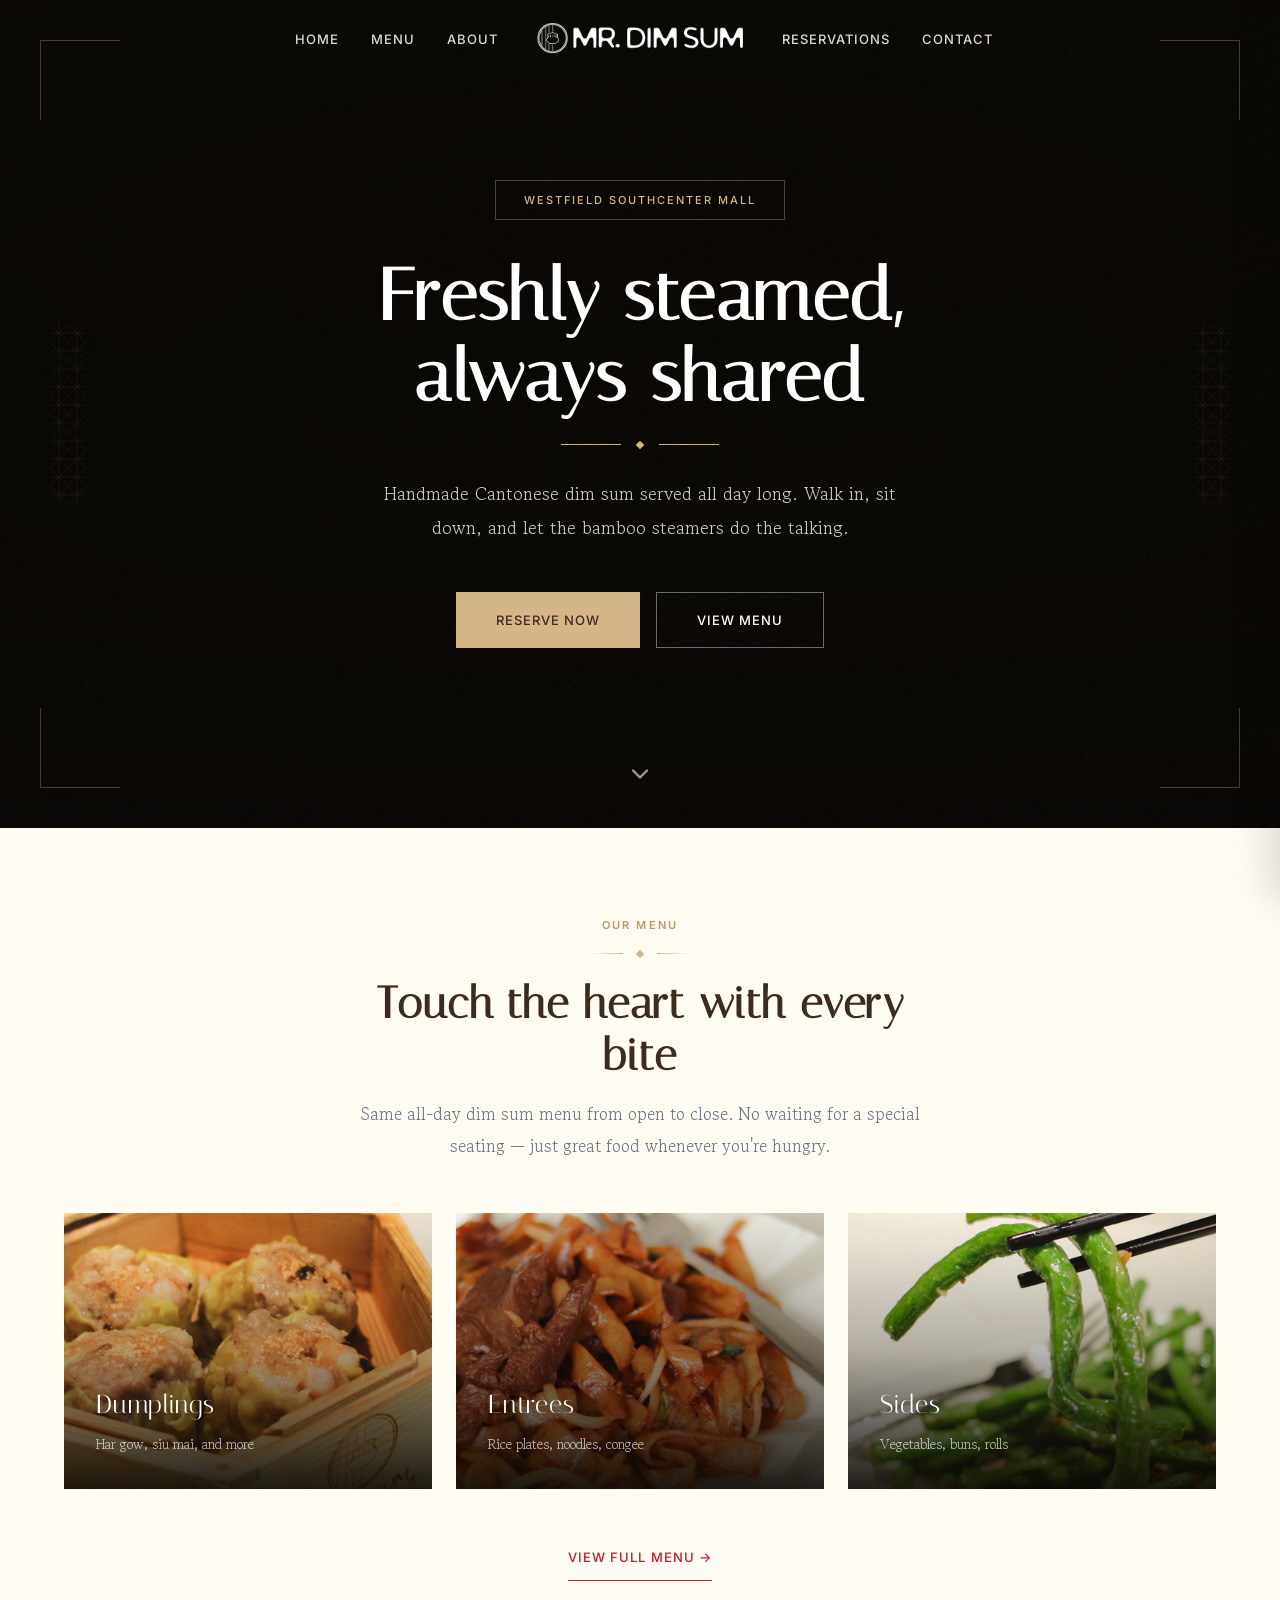
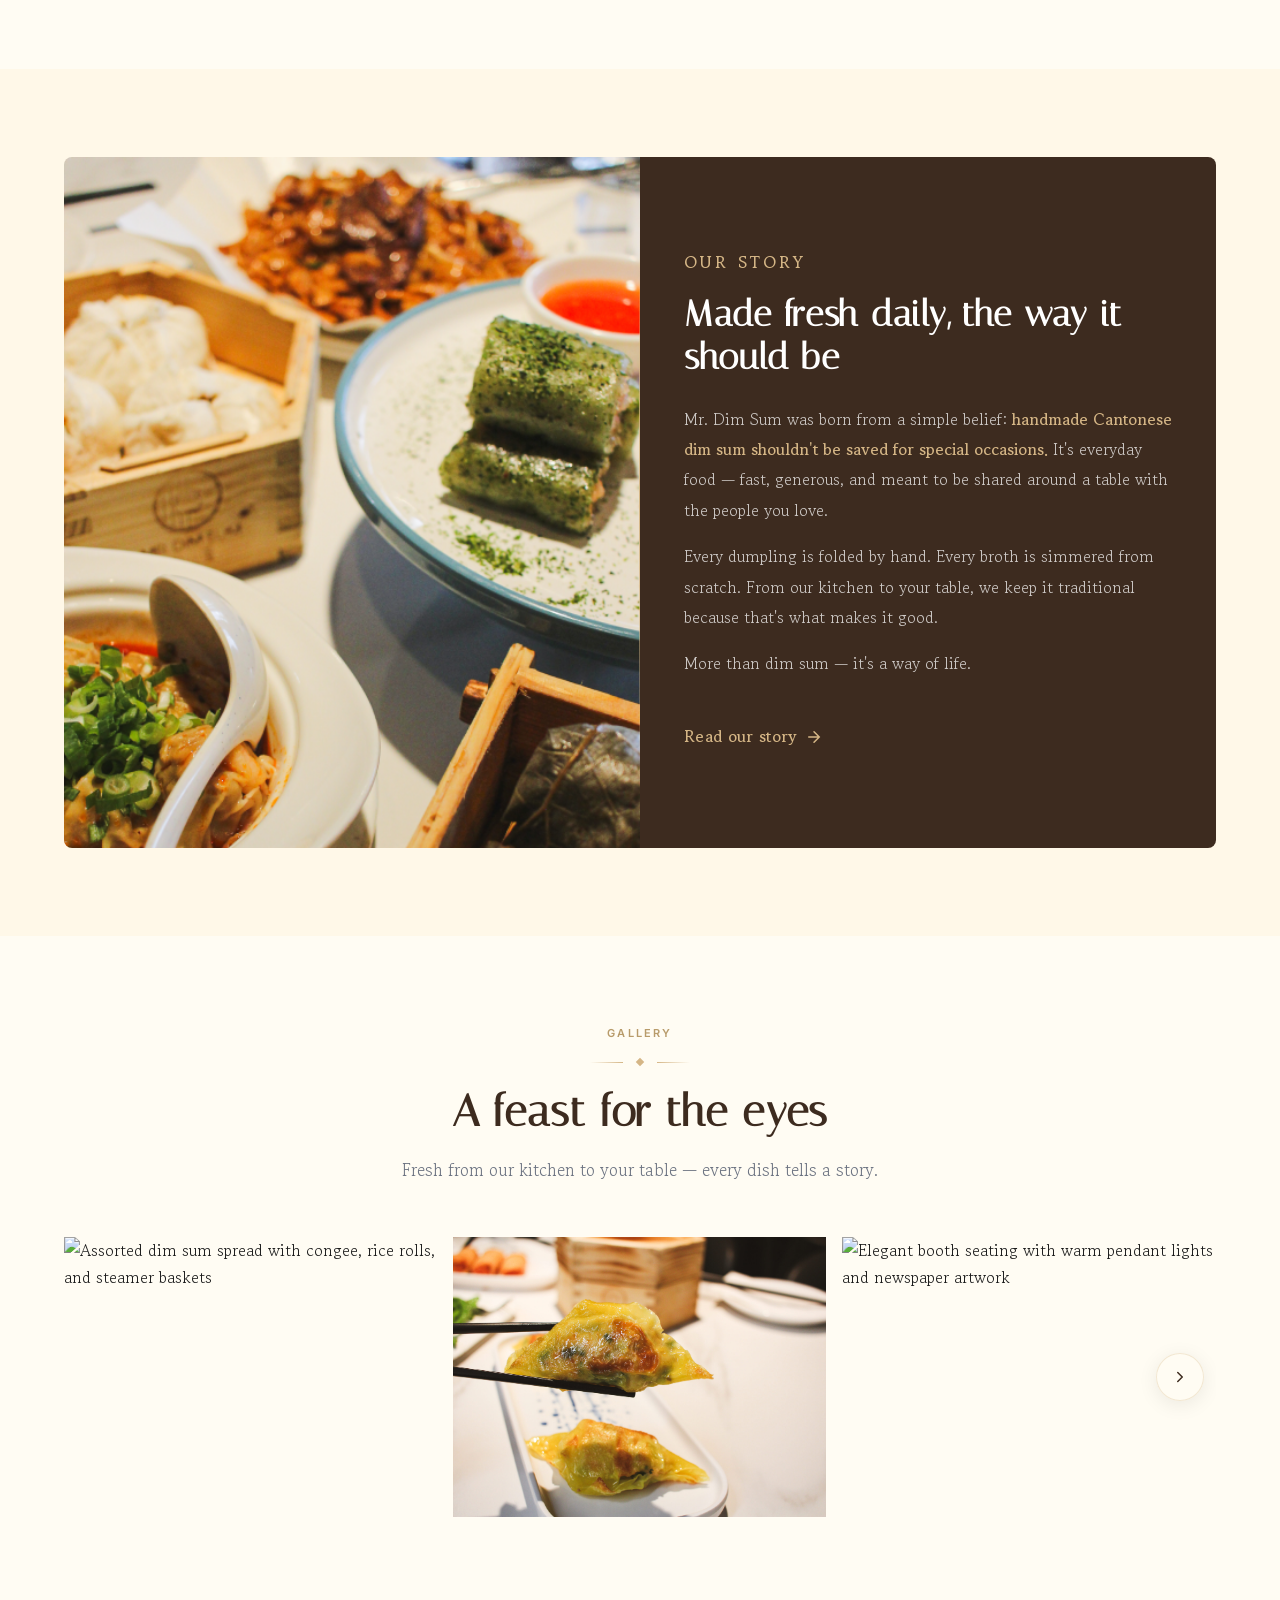
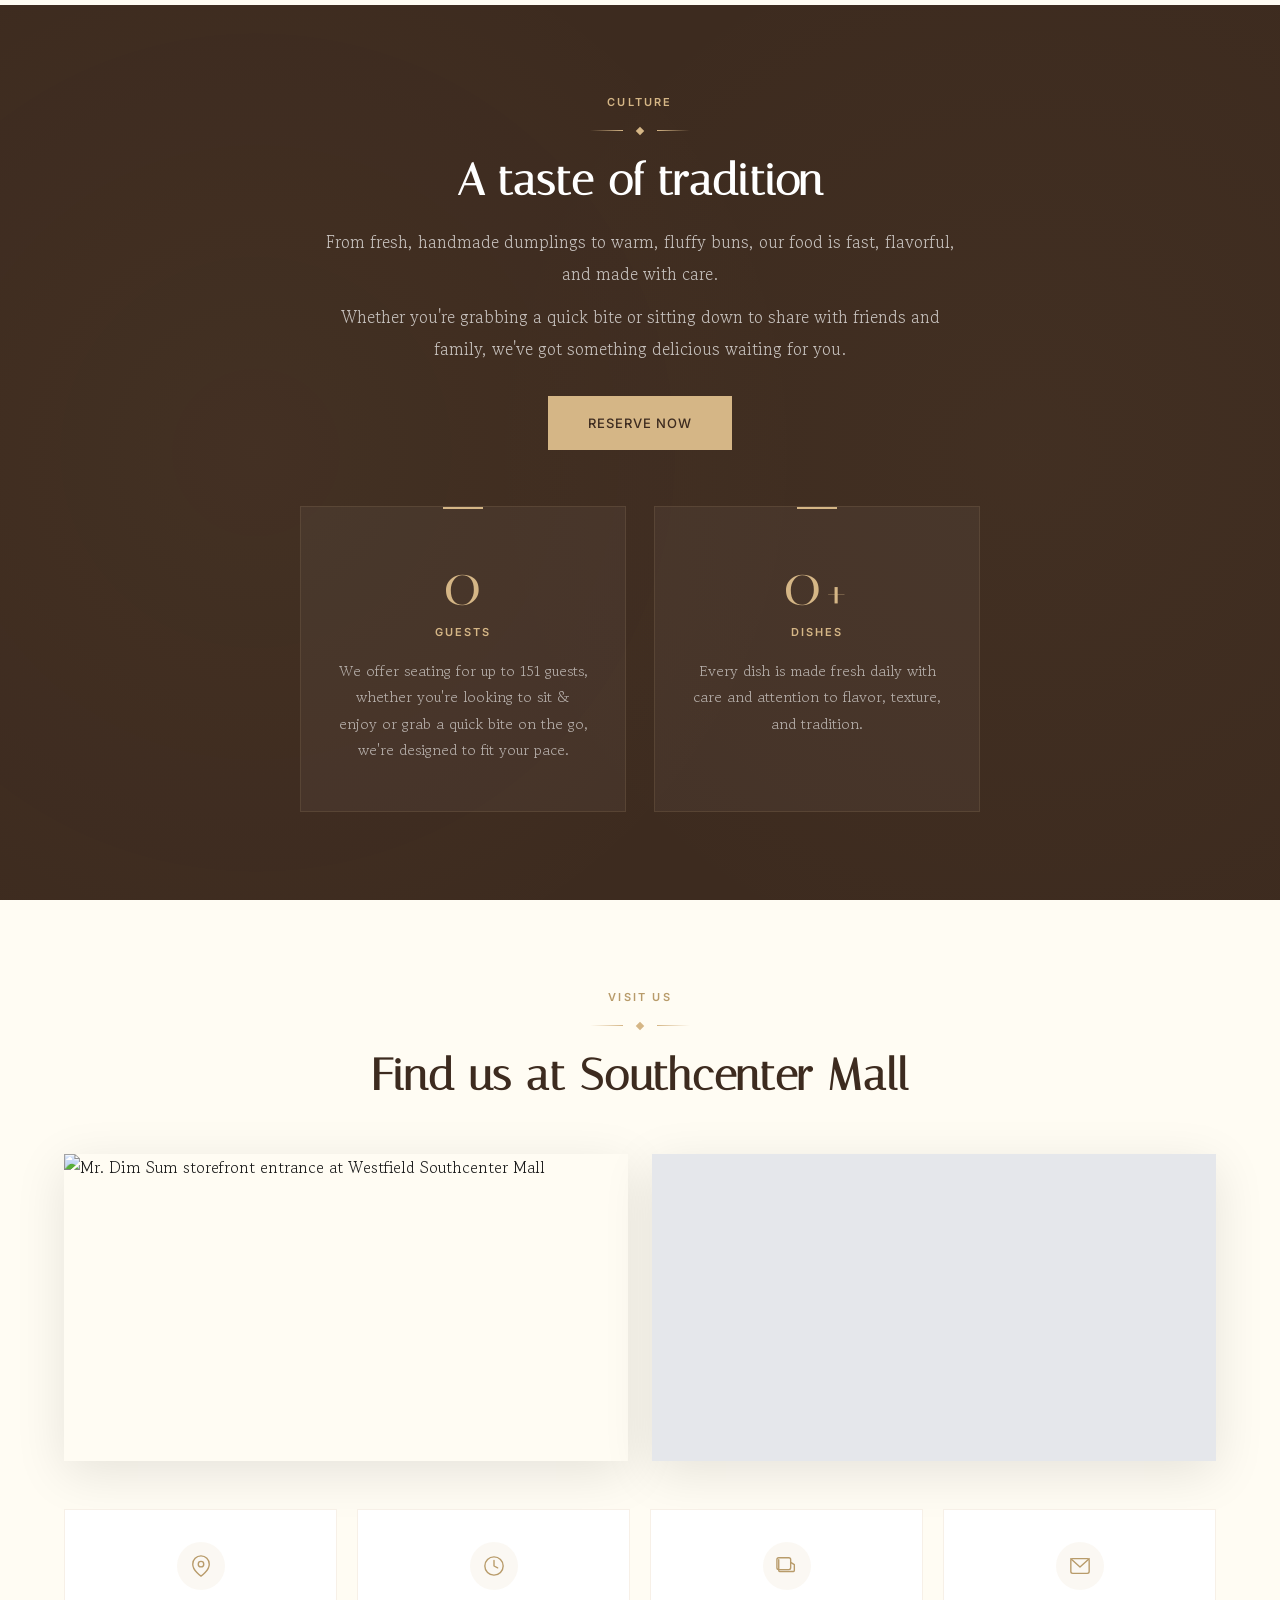
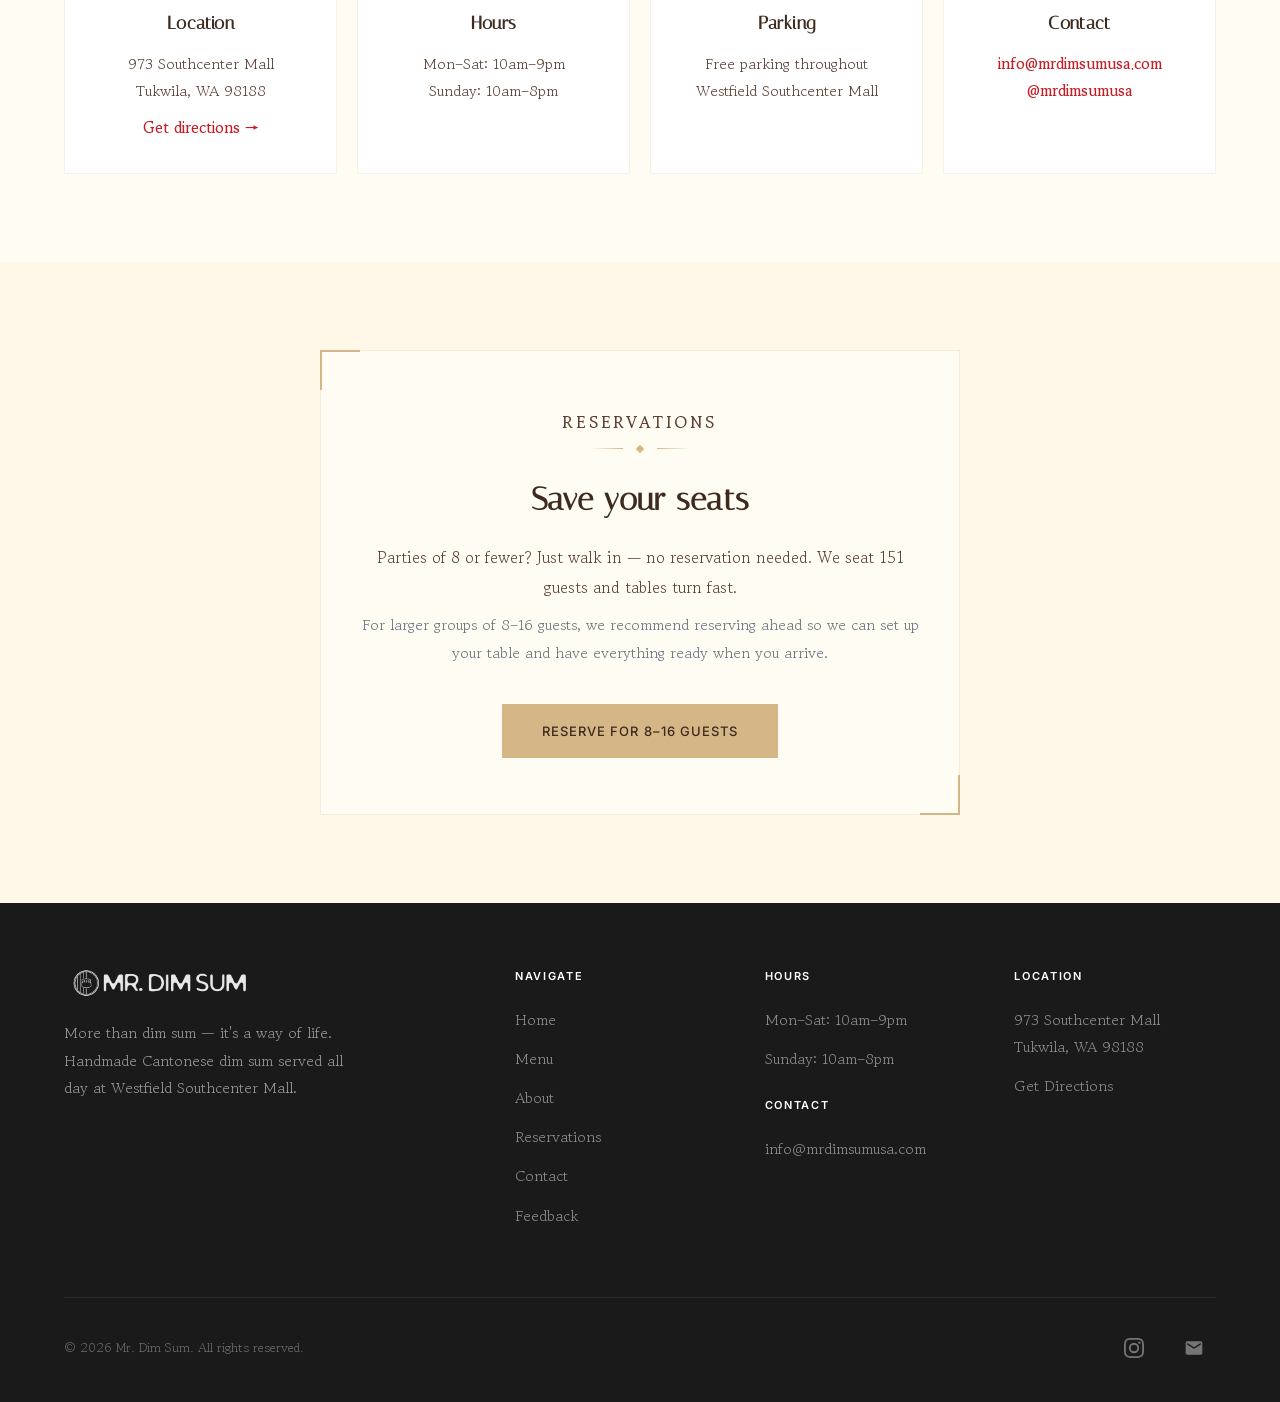
==== commit 71a10f98: "Add private customer feedback page New feedback.html with star ratings (overall + per-category), vis" ====
--- a/index.html
+++ b/index.html
@@ -1750,6 +1750,8 @@
           <li><a href="menu.html">Menu</a></li>
           <li><a href="about.html">About</a></li>
           <li><a href="reservations.html">Reservations</a></li>
+          <li><a href="contact.html">Contact</a></li>
+          <li><a href="feedback.html">Feedback</a></li>
         </ul>
       </div>
       <div>
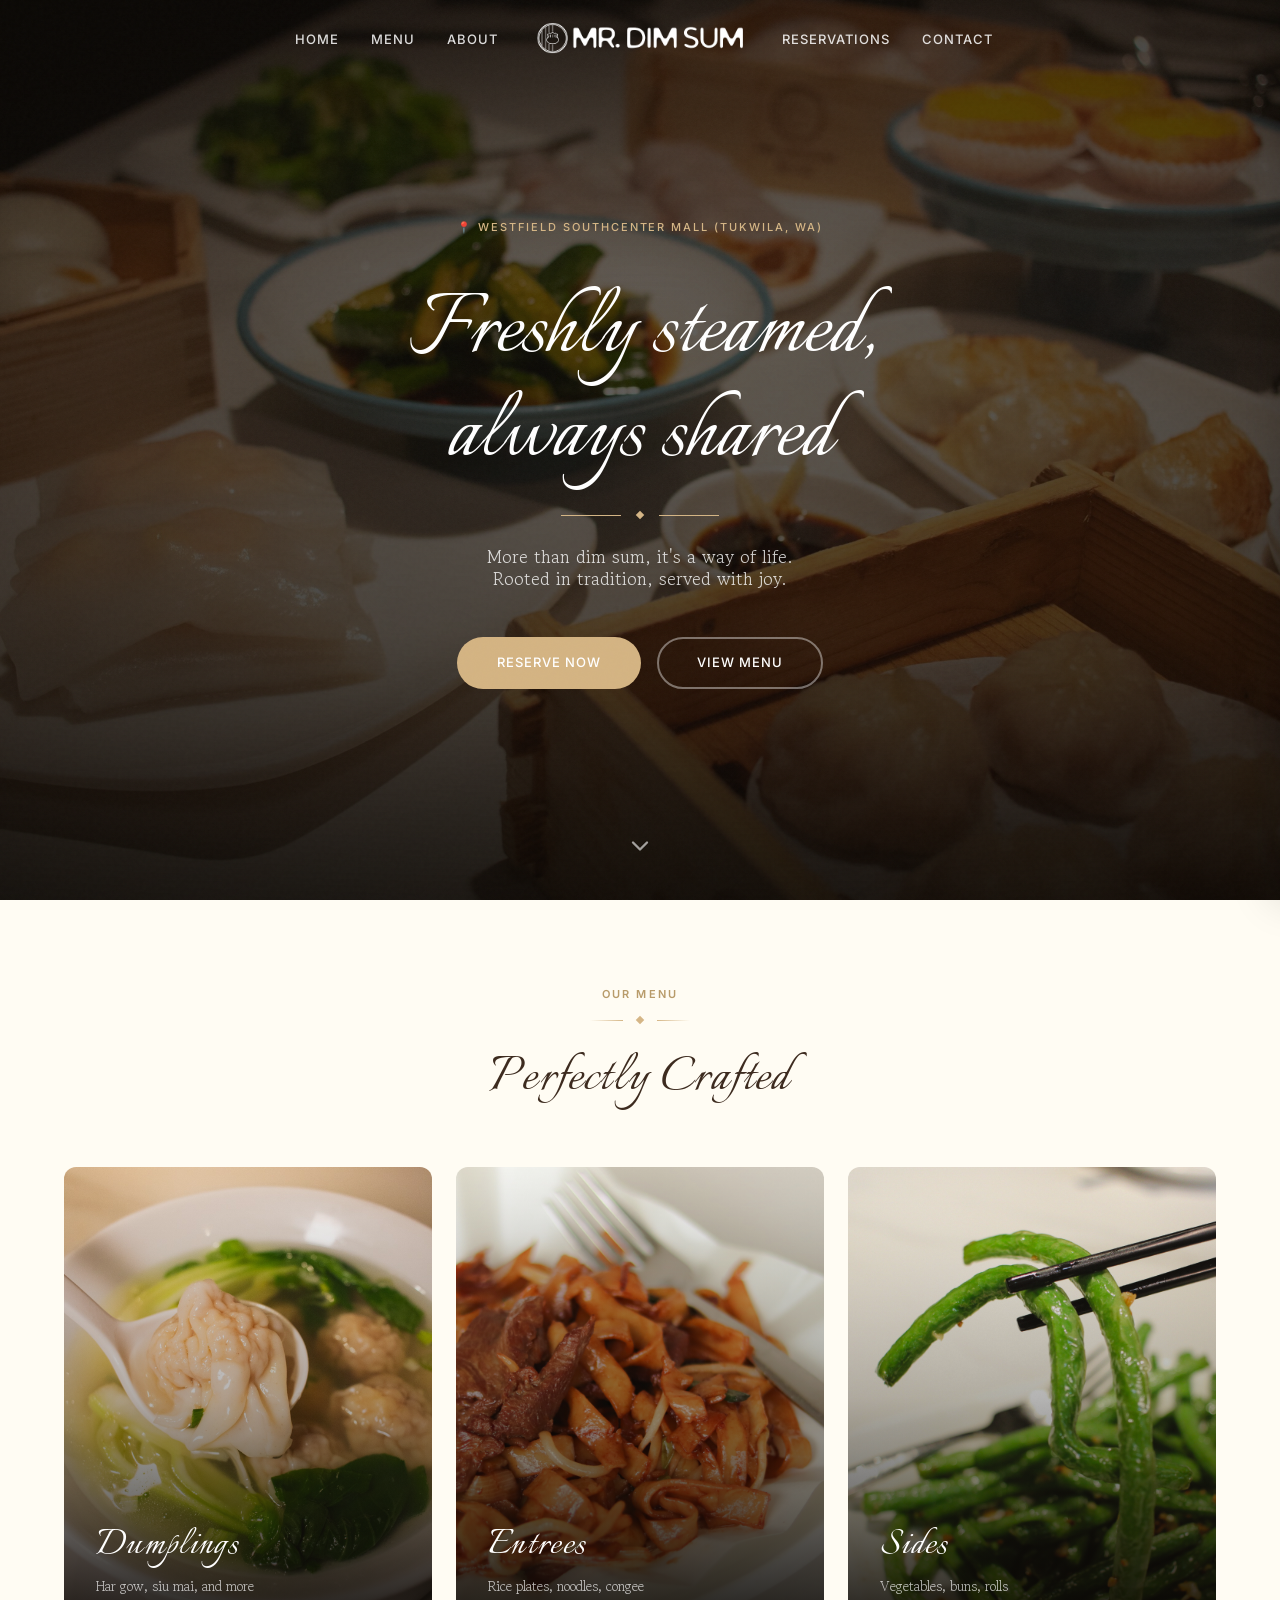
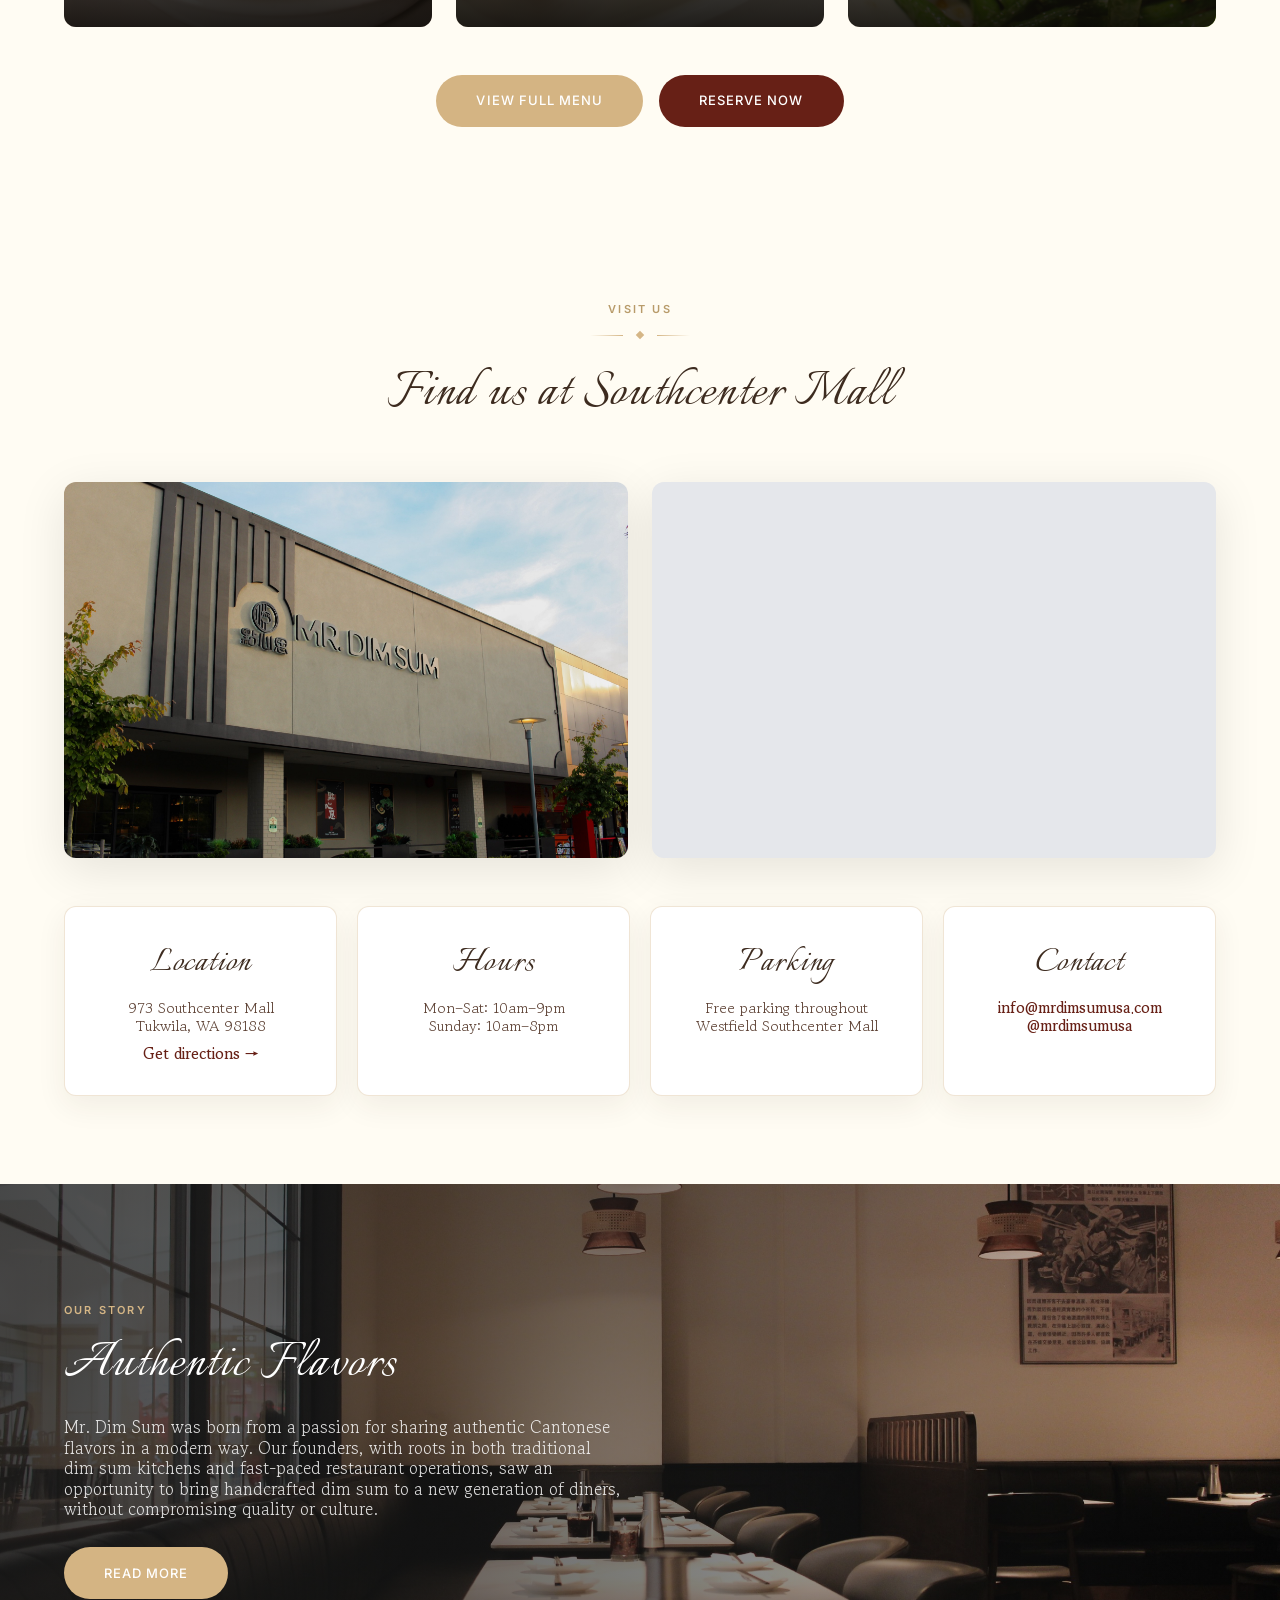
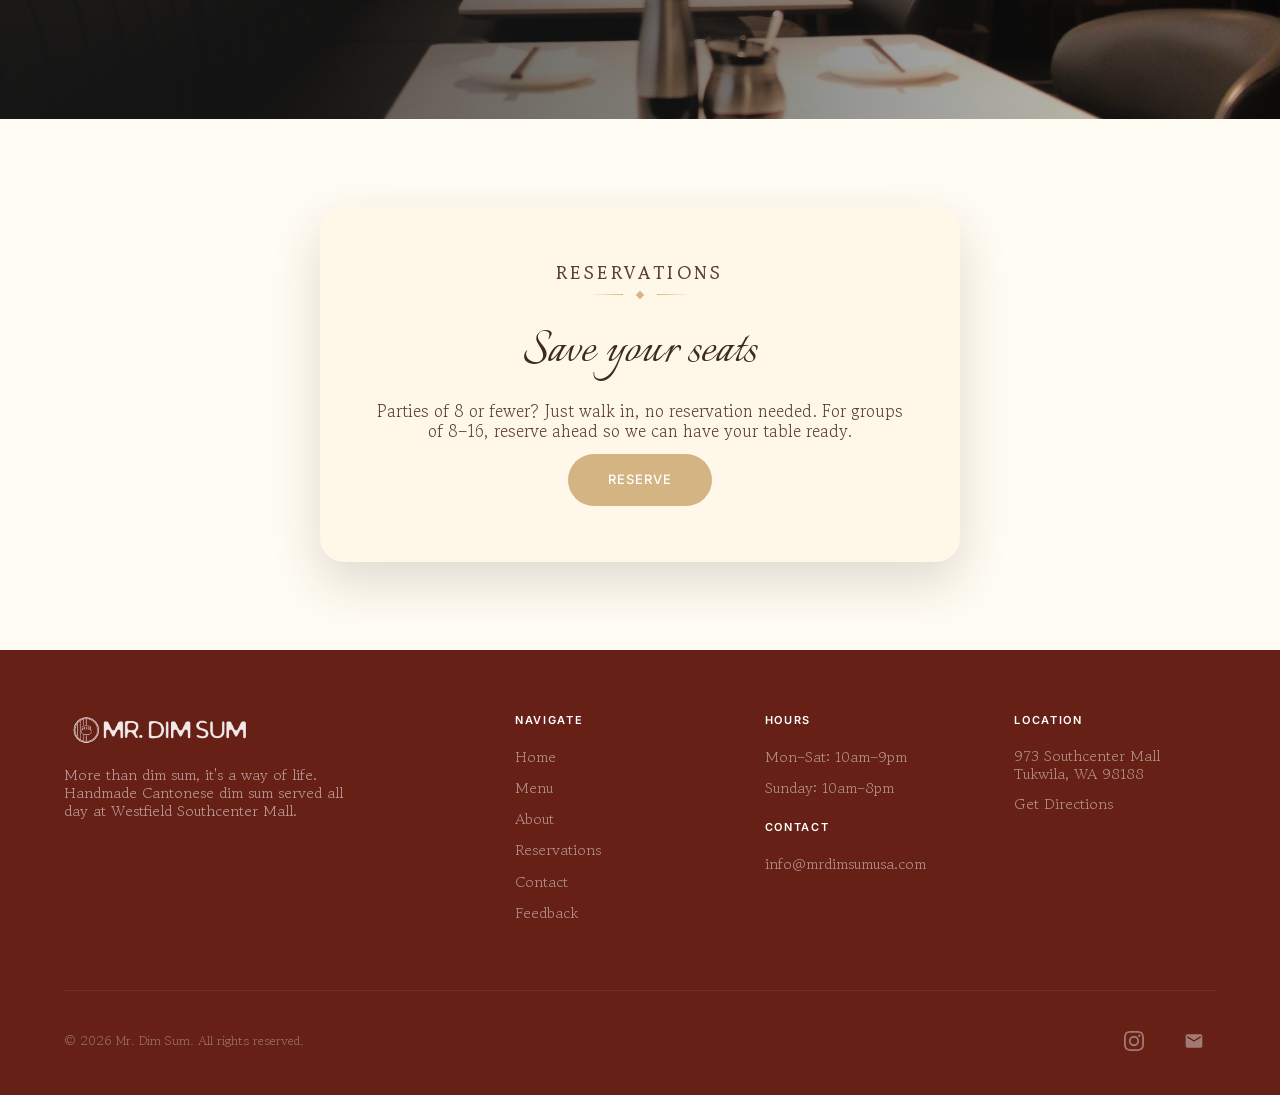
==== commit 56df59d0: "Refresh site design across all pages - Consolidate shared styles into styles.css; unify palette, fon" ====
--- a/index.html
+++ b/index.html
@@ -3,12 +3,12 @@
 <head>
 <meta charset="UTF-8">
 <meta name="viewport" content="width=device-width, initial-scale=1.0">
-<title>Mr. Dim Sum — Handmade Cantonese Dim Sum | Tukwila, WA</title>
+<title>Mr. Dim Sum | Handmade Cantonese Dim Sum | Tukwila, WA</title>
 <meta name="description" content="Mr. Dim Sum serves authentic handmade Cantonese dim sum all day at Westfield Southcenter Mall in Tukwila, WA. Fresh dumplings, steamed buns, rice rolls, congee & noodles. Walk-ins welcome, reservations for 8-16 guests.">
 <link rel="canonical" href="https://www.mrdimsumusa.com">
 
 <!-- Open Graph -->
-<meta property="og:title" content="Mr. Dim Sum — Handmade Cantonese Dim Sum | Tukwila, WA">
+<meta property="og:title" content="Mr. Dim Sum | Handmade Cantonese Dim Sum | Tukwila, WA">
 <meta property="og:description" content="Authentic handmade Cantonese dim sum served all day at Westfield Southcenter Mall in Tukwila, WA. Fresh dumplings, steamed buns, rice rolls, congee and noodles.">
 <meta property="og:image" content="https://www.mrdimsumusa.com/pictures/Photo_TableSpread_MrDimSum_2026-03-11_v03.jpg">
 <meta property="og:url" content="https://www.mrdimsumusa.com">
@@ -17,13 +17,13 @@
 
 <!-- Twitter Card -->
 <meta name="twitter:card" content="summary_large_image">
-<meta name="twitter:title" content="Mr. Dim Sum — Handmade Cantonese Dim Sum | Tukwila, WA">
+<meta name="twitter:title" content="Mr. Dim Sum | Handmade Cantonese Dim Sum | Tukwila, WA">
 <meta name="twitter:description" content="Authentic handmade Cantonese dim sum served all day at Westfield Southcenter Mall in Tukwila, WA. Fresh dumplings, steamed buns, rice rolls, congee and noodles.">
 <meta name="twitter:image" content="https://www.mrdimsumusa.com/pictures/Photo_TableSpread_MrDimSum_2026-03-11_v03.jpg">
 
 <link rel="preconnect" href="https://fonts.googleapis.com">
 <link rel="preconnect" href="https://fonts.gstatic.com" crossorigin>
-<link href="https://fonts.googleapis.com/css2?family=Italiana&family=Gowun+Batang:wght@400;700&family=Inter:wght@400;500;600&display=swap" rel="stylesheet">
+<link href="https://fonts.googleapis.com/css2?family=Italianno&family=Gowun+Batang:wght@400;700&family=Inter:wght@400;500;600&display=swap" rel="stylesheet">
 <script type="application/ld+json">
 {
   "@context": "https://schema.org",
@@ -67,6 +67,7 @@
 </script>
 <style>
 *, *::before, *::after { margin: 0; padding: 0; box-sizing: border-box; }
+input, textarea, select, button { border: none; }
 
 :root {
   --red: #C41E24;
@@ -76,6 +77,7 @@
   --gold-light: #F5E6C4;
   --warm-bg: #FFFCF3;
   --warm-bg-alt: #FFF8E8;
+  --hairline: 1px solid rgba(213,182,134,0.2);
   --charcoal: #1A1A1A;
   --brown: #3D2B1F;
   --brown-light: #5C4033;
@@ -84,7 +86,7 @@
   --gray-300: #D1D5DB;
   --gray-200: #E5E7EB;
   --white: #FFFFFF;
-  --font-display: 'Italiana', serif;
+  --font-display: 'Italianno', cursive;
   --font-body: 'Gowun Batang', Georgia, serif;
   --font-ui: 'Inter', system-ui, -apple-system, sans-serif;
   --nav-height: 76px;
@@ -101,7 +103,7 @@
   font-family: var(--font-body);
   color: var(--charcoal);
   background: var(--warm-bg);
-  line-height: 1.7;
+  line-height: 1.2;
   -webkit-font-smoothing: antialiased;
   overflow-x: hidden;
 }
@@ -160,12 +162,14 @@
 }
 .reveal-right.is-visible { opacity: 1; transform: translateX(0); }
 
-.reveal-scale {
-  opacity: 0;
-  transform: scale(0.9);
-  transition: opacity 0.9s var(--ease-out-expo), transform 0.9s var(--ease-out-expo);
-}
-.reveal-scale.is-visible { opacity: 1; transform: scale(1); }
+/* Respect users who prefer reduced motion: show content, skip the movement */
+@media (prefers-reduced-motion: reduce) {
+  .reveal, .reveal-left, .reveal-right {
+    opacity: 1;
+    transform: none;
+    transition: none;
+  }
+}
 
 /* ============================================
    NAV — transparent over hero, solid on scroll
@@ -326,7 +330,7 @@
   color: var(--brown);
   text-transform: uppercase;
   letter-spacing: 0.1em;
-  border-bottom: 1px solid rgba(213,182,134,0.2);
+  border-bottom: var(--hairline);
   transition: color 0.3s, padding-left 0.3s;
   min-height: 44px;
 }
@@ -369,22 +373,14 @@
   from { opacity: 0; letter-spacing: 0.4em; }
   to { opacity: 1; letter-spacing: 0.18em; }
 }
-@keyframes subtlePulse {
-  0%, 100% { opacity: 0.4; }
-  50% { opacity: 0.7; }
-}
 @keyframes scrollBounce {
   0%, 100% { transform: translateX(-50%) translateY(0); }
   50% { transform: translateX(-50%) translateY(10px); }
 }
-@keyframes float {
-  0%, 100% { transform: translateY(0); }
-  50% { transform: translateY(-6px); }
-}
 
 .hero {
   position: relative;
-  min-height: 92vh;
+  min-height: 100vh;
   display: flex;
   align-items: center;
   justify-content: center;
@@ -397,7 +393,7 @@
   inset: -5%;
   width: 110%;
   height: 110%;
-  background: url('pictures/MrDimSum_Photo_InteriorSeating_2025-05-21_v27.jpg') center/cover no-repeat;
+  background: url('pictures/hero-image-alt.jpg') center/cover no-repeat;
   animation: kenBurns 25s ease-in-out alternate infinite;
   will-change: transform;
 }
@@ -409,21 +405,6 @@
     linear-gradient(180deg, rgba(10,8,5,0.6) 0%, rgba(10,8,5,0.55) 30%, rgba(10,8,5,0.65) 70%, rgba(10,8,5,0.88) 100%),
     radial-gradient(ellipse at center, rgba(10,8,5,0.15) 0%, rgba(10,8,5,0.4) 100%);
 }
-
-/* Decorative corner frames */
-.hero__frame {
-  position: absolute;
-  z-index: 2;
-  pointer-events: none;
-}
-.hero__frame--tl, .hero__frame--tr, .hero__frame--bl, .hero__frame--br {
-  width: 80px;
-  height: 80px;
-}
-.hero__frame--tl { top: 40px; left: 40px; border-top: 1px solid rgba(213,182,134,0.3); border-left: 1px solid rgba(213,182,134,0.3); }
-.hero__frame--tr { top: 40px; right: 40px; border-top: 1px solid rgba(213,182,134,0.3); border-right: 1px solid rgba(213,182,134,0.3); }
-.hero__frame--bl { bottom: 40px; left: 40px; border-bottom: 1px solid rgba(213,182,134,0.3); border-left: 1px solid rgba(213,182,134,0.3); }
-.hero__frame--br { bottom: 40px; right: 40px; border-bottom: 1px solid rgba(213,182,134,0.3); border-right: 1px solid rgba(213,182,134,0.3); }
 
 .hero__content {
   position: relative;
@@ -442,19 +423,19 @@
   text-transform: uppercase;
   color: var(--gold);
   padding: 10px 28px;
-  border: 1px solid rgba(213,182,134,0.35);
+  border-radius: 12px;
   margin-bottom: 36px;
   opacity: 0;
   animation: heroBadgeFade 1.2s var(--ease-out-expo) 0.2s both;
 }
 
 .hero__title {
-  font-family: var(--font-display);
-  font-size: clamp(2.75rem, 7vw, 4.5rem);
+  font-family: var(--font-display); font-weight: 400;
+  font-size: clamp(3.5rem, 8.5vw, 6.5rem);
   color: var(--white);
-  line-height: 1.12;
+  line-height: 1;
   margin-bottom: 24px;
-  letter-spacing: 0.02em;
+  letter-spacing: 0;
   opacity: 0;
   animation: heroTitleReveal 1.4s var(--ease-out-expo) 0.5s both;
 }
@@ -490,7 +471,7 @@
   font-size: 1.125rem;
   color: rgba(255,255,255,0.8);
   margin-bottom: 48px;
-  line-height: 1.9;
+  line-height: 1.2;
   max-width: 540px;
   margin-left: auto;
   margin-right: auto;
@@ -591,40 +572,8 @@
 /* ============================================
    TRADITIONAL CHINESE LATTICE PATTERNS
    ============================================ */
-.hero__lattice {
-  position: absolute;
-  z-index: 2;
-  pointer-events: none;
-  color: rgba(213,182,134,0.18);
-  opacity: 0;
-  animation: latticeFadeIn 2.5s ease 2s both;
-}
-.hero__lattice--left {
-  left: 50px;
-  top: 50%;
-  transform: translateY(-50%);
-  width: 36px;
-  height: 240px;
-}
-.hero__lattice--right {
-  right: 50px;
-  top: 50%;
-  transform: translateY(-50%);
-  width: 36px;
-  height: 240px;
-}
-.hero__lattice svg {
-  width: 100%;
-  height: 100%;
-}
-
-@keyframes latticeFadeIn {
-  from { opacity: 0; transform: translateY(-50%) scaleY(0.8); }
-  to { opacity: 1; transform: translateY(-50%) scaleY(1); }
-}
 
 @media (max-width: 768px) {
-  .hero__lattice { display: none; }
   .steam-p { width: 6px; height: 6px; }
 }
 
@@ -639,31 +588,36 @@
   font-size: 0.8125rem;
   font-weight: 500;
   padding: 16px 40px;
-  border-radius: 0;
+  border-radius: 999px;
   border: none;
   cursor: pointer;
   letter-spacing: 0.08em;
   text-transform: uppercase;
   transition: all 0.4s var(--ease-out-expo);
-  min-height: 44px;
+  min-height: 52px;
   position: relative;
 }
 .btn:active { transform: scale(0.97); }
 
 .btn--gold {
-  background: var(--gold);
-  color: var(--brown);
+  background: #D4B483;
+  color: #fff;
 }
 .btn--gold:hover {
-  background: var(--gold-dark);
-  box-shadow: 0 8px 32px rgba(213,182,134,0.3);
+  background: #C29C62;
+  color: #fff;
   transform: translateY(-2px);
+}
+.hero__ctas .btn--gold:hover {
+  background: #fff;
+  color: #D4B483;
 }
 
 .btn--outline {
   background: transparent;
   color: var(--white);
-  border: 1px solid rgba(255,255,255,0.4);
+  border: 2px solid rgba(255,255,255,0.4);
+  padding: 14px 38px;
 }
 .btn--outline:hover {
   background: rgba(255,255,255,0.08);
@@ -672,35 +626,20 @@
 }
 
 .btn--dark {
-  background: var(--brown);
-  color: var(--white);
+  background: #672016;
+  color: #fff;
 }
 .btn--dark:hover {
-  background: var(--charcoal);
+  background: #4D1A10;
   transform: translateY(-2px);
 }
 
-.btn--ghost {
-  background: transparent;
-  color: var(--gold);
-  padding: 0;
-  text-transform: none;
-  font-family: var(--font-body);
-  font-size: 1rem;
-  font-weight: 700;
-  letter-spacing: 0.02em;
-  min-height: 44px;
-}
-.btn--ghost:hover { color: var(--white); }
-.btn--ghost svg { width: 18px; height: 18px; transition: transform 0.4s var(--ease-out-expo); }
-.btn--ghost:hover svg { transform: translateX(6px); }
 
 /* ============================================
    SECTION SHARED — generous spacing
    ============================================ */
 .section { padding: 88px 0; }
-.section--alt { background: var(--warm-bg-alt); }
-.section--dark { background: var(--brown); color: var(--white); }
+.section--alt { background: var(--warm-bg); }
 
 .section__header {
   text-align: center;
@@ -719,8 +658,8 @@
 }
 
 .section__title {
-  font-family: var(--font-display);
-  font-size: clamp(1.75rem, 4vw, 2.75rem);
+  font-family: var(--font-display); font-weight: 400;
+  font-size: clamp(2.75rem, 5vw, 3.75rem);
   margin-bottom: 16px;
   line-height: 1.2;
   color: var(--brown);
@@ -731,7 +670,46 @@
   font-family: var(--font-body);
   color: var(--gray-500);
   font-size: 1.0625rem;
-  line-height: 1.85;
+  line-height: 1.2;
+}
+.story-section {
+  position: relative;
+  overflow: hidden;
+  padding: 120px 0;
+}
+.story-section__bg {
+  position: absolute;
+  inset: 0;
+  width: 100%;
+  height: 100%;
+  object-fit: cover;
+  object-position: center 68%;
+  z-index: 0;
+}
+.story-section::after {
+  content: "";
+  position: absolute;
+  inset: 0;
+  background: linear-gradient(90deg, rgba(26,26,26,0.8) 0%, rgba(26,26,26,0.55) 55%, rgba(26,26,26,0.2) 100%);
+  z-index: 1;
+}
+.story-section .container { position: relative; z-index: 2; }
+.story-section__text {
+  max-width: 560px;
+  text-align: left;
+  display: flex;
+  flex-direction: column;
+  align-items: flex-start;
+}
+.story-section__text .section__label { color: var(--gold); margin-bottom: 12px; }
+.story-section__text .section__title { color: #fff; margin-bottom: 16px; }
+.story-section__text .section__desc { color: rgba(255,255,255,0.85); margin-bottom: 28px; }
+@media (max-width: 768px) {
+  .story-section { padding: 88px 0; }
+  .story-section__text { max-width: 100%; }
+  .story-section::after {
+    background: linear-gradient(90deg, rgba(26,26,26,0.82) 0%, rgba(26,26,26,0.6) 100%);
+  }
 }
 
 /* DECORATIVE DIVIDER */
@@ -771,11 +749,20 @@
 .menu-card {
   position: relative;
   overflow: hidden;
-  aspect-ratio: 4/3;
-  transition: transform 0.6s var(--ease-out-expo);
-}
-
-.menu-card:hover { transform: translateY(-4px); }
+  aspect-ratio: 4/5;
+  border-radius: 12px;
+  /* Entrance (fade + lift) and the per-card stagger come from .reveal / .reveal-d*.
+     Longhand here adds the hover transition WITHOUT resetting that stagger delay. */
+  transition-property: opacity, transform;
+  transition-duration: 0.8s;
+  transition-timing-function: var(--ease-out-expo);
+}
+
+.menu-card:hover {
+  transform: translateY(-4px);
+  transition-duration: 0.4s;   /* snappier than the entrance */
+  transition-delay: 0s;
+}
 
 .menu-card img {
   width: 100%;
@@ -800,8 +787,8 @@
 }
 
 .menu-card__title {
-  font-family: var(--font-display);
-  font-size: 1.625rem;
+  font-family: var(--font-display); font-weight: 400;
+  font-size: clamp(2.25rem, 3.5vw, 2.75rem);
   color: var(--white);
   letter-spacing: 0.03em;
 }
@@ -813,314 +800,18 @@
 }
 
 .menu-full-link {
-  text-align: center;
+  display: flex;
+  justify-content: center;
+  gap: 16px;
+  flex-wrap: wrap;
   margin-top: 48px;
 }
-.menu-full-link a {
-  font-family: var(--font-ui);
-  font-size: 0.8125rem;
-  font-weight: 500;
-  color: var(--red);
-  letter-spacing: 0.08em;
-  text-transform: uppercase;
-  border-bottom: 1px solid var(--red);
-  padding-bottom: 4px;
-  transition: color 0.3s, border-color 0.3s;
-  min-height: 44px;
-  display: inline-flex;
-  align-items: center;
-}
-.menu-full-link a:hover { color: var(--red-dark); border-color: var(--red-dark); }
 
 @media (max-width: 640px) {
   .menu-grid { grid-template-columns: 1fr; gap: 16px; }
   .menu-card { aspect-ratio: 3/2; }
 }
 
-/* ============================================
-   STORY — immersive split with parallax feel
-   ============================================ */
-.story-section {
-  position: relative;
-  overflow: hidden;
-}
-
-.story {
-  display: grid;
-  grid-template-columns: 1fr 1fr;
-  gap: 0;
-  min-height: 480px;
-  border-radius: 8px;
-  overflow: hidden;
-}
-
-.story__img {
-  position: relative;
-  overflow: hidden;
-}
-.story__img img {
-  width: 100%;
-  height: 100%;
-  object-fit: cover;
-  transition: transform 0.8s var(--ease-out-expo);
-}
-.story:hover .story__img img { transform: scale(1.04); }
-
-/* Gold accent line on image edge */
-.story__img::after {
-  content: '';
-  position: absolute;
-  top: 10%;
-  right: 0;
-  width: 1px;
-  height: 80%;
-  background: linear-gradient(to bottom, transparent, var(--gold), transparent);
-  z-index: 2;
-}
-
-.story__text {
-  background: var(--brown);
-  color: var(--white);
-  padding: 48px 44px;
-  display: flex;
-  flex-direction: column;
-  justify-content: center;
-}
-
-.story__text .section__label { color: var(--gold); }
-
-.story__text h2 {
-  font-family: var(--font-display);
-  font-size: clamp(1.75rem, 3.5vw, 2.25rem);
-  margin-bottom: 24px;
-  line-height: 1.2;
-  color: var(--white);
-  letter-spacing: 0.02em;
-}
-
-.story__text p {
-  font-family: var(--font-body);
-  color: rgba(255,255,255,0.75);
-  margin-bottom: 16px;
-  line-height: 1.9;
-  font-size: 1rem;
-}
-
-.story__text .highlight {
-  color: var(--gold);
-  font-weight: 700;
-}
-
-.story__text .btn { margin-top: 20px; align-self: flex-start; }
-
-@media (max-width: 768px) {
-  .story { grid-template-columns: 1fr; }
-  .story__img { min-height: 320px; }
-  .story__img::after { display: none; }
-  .story__text { padding: 48px 28px; }
-}
-
-/* ============================================
-   GALLERY — elegant carousel
-   ============================================ */
-.carousel { position: relative; overflow: hidden; }
-.carousel__track {
-  display: flex;
-  gap: 16px;
-  transition: transform 0.6s var(--ease-out-expo);
-}
-.carousel__slide {
-  width: calc(33.333% - 11px);
-  min-width: calc(33.333% - 11px);
-  max-width: calc(33.333% - 11px);
-  overflow: hidden;
-  position: relative;
-  flex-shrink: 0;
-}
-.carousel__slide img {
-  width: 100%;
-  aspect-ratio: 4/3;
-  object-fit: cover;
-  display: block;
-  transition: transform 0.7s var(--ease-out-expo);
-}
-.carousel__slide:hover img { transform: scale(1.05); }
-.carousel__overlay {
-  position: absolute;
-  bottom: 0; left: 0; right: 0;
-  padding: 40px 20px 20px;
-  background: linear-gradient(to top, rgba(0,0,0,0.6), transparent);
-  color: var(--white);
-  font-family: var(--font-body);
-  font-size: 0.875rem;
-  opacity: 0;
-  transform: translateY(8px);
-  transition: opacity 0.4s, transform 0.4s var(--ease-out-expo);
-}
-.carousel__slide:hover .carousel__overlay { opacity: 1; transform: translateY(0); }
-
-.carousel__btn {
-  position: absolute;
-  top: 50%;
-  transform: translateY(-50%);
-  z-index: 3;
-  width: 48px;
-  height: 48px;
-  border-radius: 50%;
-  border: 1px solid rgba(213,182,134,0.3);
-  background: rgba(255,252,243,0.95);
-  backdrop-filter: blur(4px);
-  cursor: pointer;
-  display: flex;
-  align-items: center;
-  justify-content: center;
-  box-shadow: 0 4px 20px rgba(0,0,0,0.08);
-  transition: all 0.3s var(--ease-out-expo);
-  -webkit-tap-highlight-color: transparent;
-}
-.carousel__btn:hover {
-  background: var(--white);
-  border-color: var(--gold);
-  transform: translateY(-50%) scale(1.06);
-  box-shadow: 0 6px 24px rgba(0,0,0,0.12);
-}
-.carousel__btn svg {
-  width: 18px; height: 18px;
-  stroke: var(--brown);
-  fill: none;
-  stroke-width: 2;
-  stroke-linecap: round;
-  stroke-linejoin: round;
-}
-.carousel__btn--prev { left: 12px; }
-.carousel__btn--next { right: 12px; }
-.carousel__btn.is-hidden { opacity: 0; pointer-events: none; }
-
-@media (max-width: 768px) {
-  .carousel__slide { width: calc(50% - 8px); min-width: calc(50% - 8px); max-width: calc(50% - 8px); }
-  .carousel__overlay { opacity: 1; transform: none; }
-  .carousel__btn { width: 40px; height: 40px; }
-  .carousel__btn svg { width: 16px; height: 16px; }
-}
-@media (max-width: 480px) {
-  .carousel__slide { width: 100%; min-width: 100%; max-width: 100%; }
-}
-
-/* ============================================
-   CULTURE — dramatic dark section with stats
-   ============================================ */
-.culture {
-  background: var(--brown);
-  padding: 88px 0;
-  color: var(--white);
-  overflow: hidden;
-  position: relative;
-}
-
-/* Subtle decorative pattern */
-.culture::before {
-  content: '';
-  position: absolute;
-  inset: 0;
-  background: radial-gradient(circle at 20% 50%, rgba(213,182,134,0.04) 0%, transparent 50%),
-              radial-gradient(circle at 80% 50%, rgba(213,182,134,0.03) 0%, transparent 50%);
-  pointer-events: none;
-}
-
-.culture__header {
-  text-align: center;
-  max-width: 640px;
-  margin: 0 auto 56px;
-  position: relative;
-}
-.culture__header .section__label { color: var(--gold); }
-.culture__header h2 {
-  font-family: var(--font-display);
-  font-size: clamp(1.75rem, 4vw, 2.75rem);
-  color: var(--white);
-  margin-bottom: 20px;
-  line-height: 1.2;
-  letter-spacing: 0.02em;
-}
-.culture__desc {
-  font-family: var(--font-body);
-  color: rgba(255,255,255,0.7);
-  font-size: 1.0625rem;
-  line-height: 1.85;
-  margin-bottom: 12px;
-}
-.culture__cta { margin-top: 32px; }
-
-.culture__stats {
-  display: grid;
-  grid-template-columns: 1fr 1fr;
-  gap: 28px;
-  max-width: 680px;
-  margin: 0 auto;
-}
-
-.stat-card {
-  background: rgba(255,255,255,0.04);
-  border: 1px solid rgba(213,182,134,0.12);
-  padding: 48px 36px;
-  text-align: center;
-  transition: all 0.5s var(--ease-out-expo);
-  position: relative;
-  overflow: hidden;
-}
-
-/* Gold top accent line */
-.stat-card::before {
-  content: '';
-  position: absolute;
-  top: 0;
-  left: 50%;
-  transform: translateX(-50%);
-  width: 40px;
-  height: 2px;
-  background: var(--gold);
-  transition: width 0.5s var(--ease-out-expo);
-}
-.stat-card:hover::before { width: 80px; }
-
-.stat-card:hover {
-  transform: translateY(-4px);
-  border-color: rgba(213,182,134,0.3);
-  background: rgba(255,255,255,0.06);
-}
-
-.stat-card__number {
-  font-family: var(--font-display);
-  font-size: clamp(2.75rem, 6vw, 3.75rem);
-  color: var(--gold);
-  line-height: 1;
-  margin-bottom: 8px;
-  letter-spacing: 0.02em;
-}
-.stat-card__number .stat-suffix { font-size: 0.65em; }
-
-.stat-card__label {
-  font-family: var(--font-ui);
-  font-size: 0.6875rem;
-  text-transform: uppercase;
-  letter-spacing: 0.18em;
-  color: var(--gold);
-  margin-bottom: 16px;
-  font-weight: 600;
-}
-
-.stat-card__desc {
-  font-family: var(--font-body);
-  font-size: 0.9375rem;
-  color: rgba(255,255,255,0.6);
-  line-height: 1.75;
-}
-
-@media (max-width: 640px) {
-  .culture { padding: 64px 0; }
-  .culture__stats { grid-template-columns: 1fr; gap: 20px; }
-  .stat-card { padding: 36px 28px; }
-}
 
 /* ============================================
    VISIT — clean info section
@@ -1132,6 +823,7 @@
   margin-bottom: 48px;
 }
 .visit-photo {
+  border-radius: 12px;
   overflow: hidden;
   box-shadow: 0 12px 48px rgba(0,0,0,0.1);
 }
@@ -1145,6 +837,7 @@
 .visit-photo:hover img { transform: scale(1.03); }
 
 .visit-map {
+  border-radius: 12px;
   overflow: hidden;
   background: var(--gray-200);
   box-shadow: 0 12px 48px rgba(0,0,0,0.1);
@@ -1162,39 +855,29 @@
   gap: 20px;
 }
 .visit-card {
+  border-radius: 12px;
   background: var(--white);
-  border: 1px solid rgba(213,182,134,0.2);
   padding: 32px 24px;
   text-align: center;
-  transition: all 0.4s var(--ease-out-expo);
   position: relative;
+  border: 1px solid rgba(213,182,134,0.35);
+  box-shadow: 0 10px 30px rgba(61,43,31,0.07);
+  /* Entrance (fade + lift) and the per-card stagger come from .reveal / .reveal-d*.
+     Longhand keeps that stagger delay while still transitioning the hover props. */
+  transition-property: opacity, transform, box-shadow, border-color;
+  transition-duration: 0.8s;
+  transition-timing-function: var(--ease-out-expo);
 }
 .visit-card:hover {
   transform: translateY(-4px);
-  box-shadow: 0 12px 40px rgba(0,0,0,0.06);
-  border-color: rgba(213,182,134,0.4);
-}
-.visit-card__icon {
-  width: 48px;
-  height: 48px;
-  margin: 0 auto 18px;
-  background: rgba(213,182,134,0.1);
-  border-radius: 50%;
-  display: flex;
-  align-items: center;
-  justify-content: center;
-}
-.visit-card__icon svg {
-  width: 22px; height: 22px;
-  stroke: var(--gold-dark);
-  fill: none;
-  stroke-width: 1.5;
-  stroke-linecap: round;
-  stroke-linejoin: round;
+  box-shadow: 0 18px 44px rgba(61,43,31,0.13);
+  border-color: rgba(213,182,134,0.55);
+  transition-duration: 0.4s;   /* snappier than the entrance */
+  transition-delay: 0s;
 }
 .visit-card h3 {
-  font-family: var(--font-display);
-  font-size: 1.125rem;
+  font-family: var(--font-display); font-weight: 400;
+  font-size: 2.5rem;
   color: var(--brown);
   margin-bottom: 12px;
   letter-spacing: 0.02em;
@@ -1203,11 +886,11 @@
   font-family: var(--font-body);
   font-style: normal;
   color: var(--brown-light);
-  line-height: 1.8;
+  line-height: 1.2;
   font-size: 0.9375rem;
 }
 .visit-card a {
-  color: var(--red);
+  color: #672016;
   transition: color 0.3s;
   font-weight: 600;
 }
@@ -1226,12 +909,13 @@
    RESERVATION — elegant CTA box
    ============================================ */
 .reservation-box {
+  border-radius: 24px;
   max-width: 640px;
   margin: 0 auto;
   text-align: center;
-  background: var(--warm-bg);
-  padding: 56px 40px;
-  border: 1px solid rgba(213,182,134,0.25);
+  background: var(--warm-bg-alt);
+  padding: 56px 48px;
+  box-shadow: 0 20px 50px rgba(61,43,31,0.16);
   position: relative;
 }
 /* Corner accents */
@@ -1243,18 +927,14 @@
 }
 .reservation-box::before {
   top: -1px; left: -1px;
-  border-top: 2px solid var(--gold);
-  border-left: 2px solid var(--gold);
 }
 .reservation-box::after {
   bottom: -1px; right: -1px;
-  border-bottom: 2px solid var(--gold);
-  border-right: 2px solid var(--gold);
 }
 
 .reservation-box h2 {
-  font-family: var(--font-display);
-  font-size: clamp(1.5rem, 3vw, 2rem);
+  font-family: var(--font-display); font-weight: 400;
+  font-size: clamp(2.5rem, 4.5vw, 3.5rem);
   margin-bottom: 16px;
   color: var(--brown);
   letter-spacing: 0.01em;
@@ -1262,14 +942,9 @@
 .reservation-box p {
   font-family: var(--font-body);
   color: var(--brown-light);
-  line-height: 1.9;
+  line-height: 1.2;
   margin-bottom: 8px;
-  font-size: 1rem;
-}
-.reservation-box .policy {
-  font-size: 0.9375rem;
-  color: var(--gray-500);
-  margin-bottom: 32px;
+  font-size: 1.0625rem;
 }
 .reservation-box .btn { margin-top: 4px; }
 
@@ -1277,7 +952,7 @@
    FOOTER — refined
    ============================================ */
 .footer {
-  background: var(--charcoal);
+  background: #672016;
   color: rgba(255,255,255,0.7);
   padding: 64px 0 32px;
 }
@@ -1299,7 +974,7 @@
 .footer__brand p {
   font-family: var(--font-body);
   font-size: 0.9375rem;
-  line-height: 1.85;
+  line-height: 1.2;
   max-width: 280px;
   color: rgba(255,255,255,0.55);
 }
@@ -1340,7 +1015,7 @@
   font-family: var(--font-body);
   font-style: normal;
   font-size: 0.9375rem;
-  line-height: 1.85;
+  line-height: 1.2;
   color: rgba(255,255,255,0.5);
 }
 
@@ -1391,9 +1066,7 @@
   width: 44px;
   height: 44px;
   border-radius: 50%;
-  border: 1px solid rgba(213,182,134,0.3);
-  background: rgba(255,252,243,0.95);
-  backdrop-filter: blur(8px);
+  background: var(--gold);
   color: var(--brown);
   cursor: pointer;
   display: flex;
@@ -1408,9 +1081,8 @@
 }
 .back-to-top.is-visible { opacity: 1; visibility: visible; transform: translateY(0); }
 .back-to-top:hover {
-  background: var(--brown);
+  background: #672016;
   color: var(--white);
-  border-color: var(--brown);
 }
 .back-to-top svg {
   width: 18px; height: 18px;
@@ -1428,27 +1100,19 @@
   .section { padding: 64px 0; }
   .hero { min-height: 85vh; }
   .hero__bg { animation: none; }
-  .hero__frame { display: none; }
   .hero__content { padding: 60px 20px; }
-  .hero__title { font-size: clamp(2.25rem, 6vw, 3.5rem); }
+  .hero__title { font-size: clamp(2.75rem, 10vw, 4.25rem); }
   .hero__sub { font-size: 1.05rem; }
-  .reservation-box { padding: 40px 24px; }
+  .reservation-box { padding: 40px 24px;
+  background: var(--warm-bg-alt);}
   .section__header { margin-bottom: 40px; }
-  .section__title { font-size: clamp(1.5rem, 3.5vw, 2.25rem); }
+  .section__title { font-size: clamp(2.25rem, 7vw, 3.25rem); }
   .back-to-top {
     bottom: calc(20px + env(safe-area-inset-bottom, 0px));
     right: 20px;
   }
 }
 
-.sr-only {
-  position: absolute;
-  width: 1px; height: 1px;
-  padding: 0; margin: -1px;
-  overflow: hidden;
-  clip: rect(0,0,0,0);
-  border: 0;
-}
 </style>
 </head>
 
@@ -1462,7 +1126,7 @@
       <li><a href="menu.html">Menu</a></li>
       <li><a href="about.html">About</a></li>
     </ul>
-    <a href="#" class="nav__logo" aria-label="Mr. Dim Sum — Home">
+    <a href="#" class="nav__logo" aria-label="Mr. Dim Sum, Home">
       <img src="pictures/mrdimsum-logo.png" alt="Mr. Dim Sum" class="nav__logo-img">
     </a>
     <ul class="nav__links-right">
@@ -1491,36 +1155,15 @@
 <section class="hero" id="hero">
   <div class="hero__bg" role="img" aria-label="Mr. Dim Sum restaurant interior with warm pendant lights, booth seating, and traditional Chinese newspaper artwork on the walls"></div>
   <div class="hero__overlay"></div>
-  <div class="hero__frame hero__frame--tl"></div>
-  <div class="hero__frame hero__frame--tr"></div>
-  <div class="hero__frame hero__frame--bl"></div>
-  <div class="hero__frame hero__frame--br"></div>
-  <!-- Traditional Chinese geometric lattice patterns -->
-  <div class="hero__lattice hero__lattice--left" aria-hidden="true">
-    <svg viewBox="0 0 60 300" fill="none" xmlns="http://www.w3.org/2000/svg">
-      <pattern id="latticeL" x="0" y="0" width="30" height="30" patternUnits="userSpaceOnUse">
-        <path d="M0 15h30M15 0v30M0 0l15 15M30 0l-15 15M0 30l15-15M30 30l-15-15" stroke="currentColor" stroke-width="0.5"/>
-      </pattern>
-      <rect width="60" height="300" fill="url(#latticeL)"/>
-    </svg>
-  </div>
-  <div class="hero__lattice hero__lattice--right" aria-hidden="true">
-    <svg viewBox="0 0 60 300" fill="none" xmlns="http://www.w3.org/2000/svg">
-      <pattern id="latticeR" x="0" y="0" width="30" height="30" patternUnits="userSpaceOnUse">
-        <path d="M0 15h30M15 0v30M0 0l15 15M30 0l-15 15M0 30l15-15M30 30l-15-15" stroke="currentColor" stroke-width="0.5"/>
-      </pattern>
-      <rect width="60" height="300" fill="url(#latticeR)"/>
-    </svg>
-  </div>
   <div class="hero__content">
-    <span class="hero__badge">Westfield Southcenter Mall</span>
+    <span class="hero__badge">📍 Westfield Southcenter Mall (Tukwila, WA)</span>
     <h1 class="hero__title">Freshly <span class="steam-word">steamed<span class="steam-particles" aria-hidden="true"><span class="steam-p"></span><span class="steam-p"></span><span class="steam-p"></span><span class="steam-p"></span><span class="steam-p"></span><span class="steam-p"></span></span></span>, always shared</h1>
     <div class="hero__line">
       <span></span>
       <div class="hero__line-diamond"></div>
       <span></span>
     </div>
-    <p class="hero__sub">Handmade Cantonese dim sum served all day long. Walk in, sit down, and let the bamboo steamers do the talking.</p>
+    <p class="hero__sub">More than dim sum, it's a way of life.<br>Rooted in tradition, served with joy.</p>
     <div class="hero__ctas">
       <a href="https://www.yelp.com/reservations/mr-dim-sum-tukwila-3" class="btn btn--gold" target="_blank" rel="noopener">Reserve Now</a>
       <a href="menu.html" class="btn btn--outline">View Menu</a>
@@ -1537,12 +1180,11 @@
     <div class="section__header reveal">
       <p class="section__label">Our menu</p>
       <div class="divider"><span class="divider__line"></span><span class="divider__diamond"></span><span class="divider__line"></span></div>
-      <h2 class="section__title">Touch the heart with every bite</h2>
-      <p class="section__desc">Same all-day dim sum menu from open to close. No waiting for a special seating — just great food whenever you're hungry.</p>
+      <h2 class="section__title">Perfectly Crafted</h2>
     </div>
     <div class="menu-grid">
       <div class="menu-card reveal reveal-d1">
-        <img src="pictures/dumpling.png" alt="Pork and shrimp siu mai dumplings in a bamboo steamer basket" loading="lazy">
+        <img src="pictures/dumpling-photo.jpg" alt="Shrimp wonton soup with bok choy in a clear broth" loading="lazy">
         <div class="menu-card__overlay">
           <span class="menu-card__title">Dumplings</span>
           <span class="menu-card__count">Har gow, siu mai, and more</span>
@@ -1564,106 +1206,14 @@
       </div>
     </div>
     <div class="menu-full-link reveal">
-      <a href="menu.html">View full menu &rarr;</a>
+      <a href="menu.html" class="btn btn--gold">View full menu</a>
+      <a href="https://www.yelp.com/reservations/mr-dim-sum-tukwila-3" class="btn btn--dark" target="_blank" rel="noopener">Reserve now</a>
     </div>
   </div>
 </section>
 
-<!-- STORY -->
-<section class="section section--alt story-section" id="story">
-  <div class="container container--wide">
-    <div class="story">
-      <div class="story__img reveal-left">
-        <img src="pictures/drinks.png" alt="A spread of dim sum dishes including rice rolls, steamed buns, and stir fried vegetables at Mr. Dim Sum" loading="lazy">
-      </div>
-      <div class="story__text reveal-right">
-        <p class="section__label">Our story</p>
-        <h2>Made fresh daily, the way it should be</h2>
-        <p>Mr. Dim Sum was born from a simple belief: <span class="highlight">handmade Cantonese dim sum shouldn't be saved for special occasions.</span> It's everyday food — fast, generous, and meant to be shared around a table with the people you love.</p>
-        <p>Every dumpling is folded by hand. Every broth is simmered from scratch. From our kitchen to your table, we keep it traditional because that's what makes it good.</p>
-        <p>More than dim sum — it's a way of life.</p>
-        <a href="about.html" class="btn btn--ghost">
-          Read our story
-          <svg viewBox="0 0 24 24" fill="none" stroke="currentColor" stroke-width="2" stroke-linecap="round"><path d="M5 12h14M12 5l7 7-7 7"/></svg>
-        </a>
-      </div>
-    </div>
-  </div>
-</section>
-
-<!-- GALLERY -->
-<section class="section" id="gallery">
-  <div class="container container--wide">
-    <div class="section__header reveal">
-      <p class="section__label">Gallery</p>
-      <div class="divider"><span class="divider__line"></span><span class="divider__diamond"></span><span class="divider__line"></span></div>
-      <h2 class="section__title">A feast for the eyes</h2>
-      <p class="section__desc">Fresh from our kitchen to your table — every dish tells a story.</p>
-    </div>
-    <div class="carousel reveal" id="galleryCarousel">
-      <div class="carousel__track" id="carouselTrack">
-        <div class="carousel__slide">
-          <img src="pictures/MrDimSum_Photo_AssortedSpread_2025-06-21_v05.jpg" alt="Assorted dim sum spread with congee, rice rolls, and steamer baskets" loading="lazy">
-          <div class="carousel__overlay">Congee, rice rolls &amp; steamer baskets</div>
-        </div>
-        <div class="carousel__slide">
-          <img src="pictures/mrdimsum-04-scaled.jpg" alt="Crispy pan-fried dumpling held with chopsticks" loading="lazy">
-          <div class="carousel__overlay">Handmade dumplings, folded fresh daily</div>
-        </div>
-        <div class="carousel__slide">
-          <img src="pictures/MrDimSum_Photo_InteriorSeating_2025-05-21_v01.jpg" alt="Elegant booth seating with warm pendant lights and newspaper artwork" loading="lazy">
-          <div class="carousel__overlay">Warm seating with newspaper artwork</div>
-        </div>
-        <div class="carousel__slide">
-          <img src="pictures/Photo_TableSpread_MrDimSum_2026-03-11_v13.jpg" alt="Pan-fried buns and dim sum spread" loading="lazy">
-          <div class="carousel__overlay">Pan-fried buns &amp; dim sum spread</div>
-        </div>
-        <div class="carousel__slide">
-          <img src="pictures/MrDimSum_Photo_BeefChowFun_2025-06-21_v04.jpg" alt="Beef chow fun noodles with steamer baskets" loading="lazy">
-          <div class="carousel__overlay">Beef chow fun with steamer baskets</div>
-        </div>
-        <div class="carousel__slide">
-          <img src="pictures/dimsum052125-22-scaled.jpg" alt="Mr. Dim Sum interior with bamboo pendant lights" loading="lazy">
-          <div class="carousel__overlay">Interior with bamboo pendant lights</div>
-        </div>
-      </div>
-      <button class="carousel__btn carousel__btn--prev is-hidden" aria-label="Previous" id="carouselPrev">
-        <svg viewBox="0 0 24 24"><polyline points="15 18 9 12 15 6"/></svg>
-      </button>
-      <button class="carousel__btn carousel__btn--next" aria-label="Next" id="carouselNext">
-        <svg viewBox="0 0 24 24"><polyline points="9 6 15 12 9 18"/></svg>
-      </button>
-    </div>
-  </div>
-</section>
-
-<!-- CULTURE -->
-<section class="culture" id="culture">
-  <div class="container">
-    <div class="culture__header reveal">
-      <p class="section__label">Culture</p>
-      <div class="divider"><span class="divider__line"></span><span class="divider__diamond"></span><span class="divider__line"></span></div>
-      <h2>A taste of tradition</h2>
-      <p class="culture__desc">From fresh, handmade dumplings to warm, fluffy buns, our food is fast, flavorful, and made with care.</p>
-      <p class="culture__desc">Whether you're grabbing a quick bite or sitting down to share with friends and family, we've got something delicious waiting for you.</p>
-      <div class="culture__cta">
-        <a href="https://www.yelp.com/reservations/mr-dim-sum-tukwila-3" class="btn btn--gold" target="_blank" rel="noopener">Reserve Now</a>
-      </div>
-    </div>
-    <div class="culture__stats">
-      <div class="stat-card reveal reveal-d1">
-        <div class="stat-card__number"><span class="counter" data-target="151">0</span></div>
-        <div class="stat-card__label">Guests</div>
-        <p class="stat-card__desc">We offer seating for up to 151 guests, whether you're looking to sit &amp; enjoy or grab a quick bite on the go, we're designed to fit your pace.</p>
-      </div>
-      <div class="stat-card reveal reveal-d2">
-        <div class="stat-card__number"><span class="counter" data-target="100">0</span><span class="stat-suffix">+</span></div>
-        <div class="stat-card__label">Dishes</div>
-        <p class="stat-card__desc">Every dish is made fresh daily with care and attention to flavor, texture, and tradition.</p>
-      </div>
-    </div>
-  </div>
-</section>
+
+
 
 <!-- VISIT US -->
 <section class="section" id="visit">
@@ -1675,7 +1225,7 @@
     </div>
     <div class="visit-top reveal">
       <div class="visit-photo">
-        <img src="pictures/dimsumpshoped.png" alt="Mr. Dim Sum storefront entrance at Westfield Southcenter Mall" loading="lazy">
+        <img src="pictures/visit-us-photo-1.jpg" alt="The Mr. Dim Sum storefront at Westfield Southcenter Mall" loading="lazy">
       </div>
       <div class="visit-map">
         <iframe
@@ -1689,31 +1239,19 @@
     </div>
     <div class="visit-cards">
       <div class="visit-card reveal reveal-d1">
-        <div class="visit-card__icon">
-          <svg viewBox="0 0 24 24"><path d="M21 10c0 7-9 13-9 13s-9-6-9-13a9 9 0 0 1 18 0z"/><circle cx="12" cy="10" r="3"/></svg>
-        </div>
         <h3>Location</h3>
         <address>973 Southcenter Mall<br>Tukwila, WA 98188</address>
         <p style="margin-top:10px"><a href="https://maps.google.com/?q=973+Southcenter+Mall+Tukwila+WA+98188" target="_blank" rel="noopener">Get directions &rarr;</a></p>
       </div>
       <div class="visit-card reveal reveal-d2">
-        <div class="visit-card__icon">
-          <svg viewBox="0 0 24 24"><circle cx="12" cy="12" r="10"/><polyline points="12 6 12 12 16 14"/></svg>
-        </div>
         <h3>Hours</h3>
         <p>Mon&ndash;Sat: 10am&ndash;9pm<br>Sunday: 10am&ndash;8pm</p>
       </div>
       <div class="visit-card reveal reveal-d3">
-        <div class="visit-card__icon">
-          <svg viewBox="0 0 24 24"><rect x="1" y="3" width="15" height="13" rx="2"/><path d="M16 8l4 2.5v6.5a1 1 0 01-1 1H4a1 1 0 01-1-1V5"/></svg>
-        </div>
         <h3>Parking</h3>
         <p>Free parking throughout Westfield Southcenter Mall</p>
       </div>
       <div class="visit-card reveal reveal-d4">
-        <div class="visit-card__icon">
-          <svg viewBox="0 0 24 24"><rect x="2" y="4" width="20" height="16" rx="2"/><polyline points="22,4 12,13 2,4"/></svg>
-        </div>
         <h3>Contact</h3>
         <p><a href="mailto:info@mrdimsumusa.com">info@mrdimsumusa.com</a><br><a href="https://instagram.com/mrdimsumusa" target="_blank" rel="noopener">@mrdimsumusa</a></p>
       </div>
@@ -1721,16 +1259,28 @@
   </div>
 </section>
 
+<!-- STORY -->
+<section class="section story-section" id="story">
+  <img class="story-section__bg" src="pictures/our-story-photo.jpg" alt="The dining room at Mr. Dim Sum, with rattan pendant lights and a Dim Sum from Guangdong poster" loading="lazy">
+  <div class="container container--wide">
+    <div class="story-section__text reveal">
+      <p class="section__label">Our story</p>
+      <h2 class="section__title">Authentic Flavors</h2>
+      <p class="section__desc">Mr. Dim Sum was born from a passion for sharing authentic Cantonese flavors in a modern way. Our founders, with roots in both traditional dim sum kitchens and fast-paced restaurant operations, saw an opportunity to bring handcrafted dim sum to a new generation of diners, without compromising quality or culture.</p>
+      <a href="about.html" class="btn btn--gold">Read more</a>
+    </div>
+  </div>
+</section>
+
 <!-- RESERVATIONS -->
 <section class="section section--alt" id="reservations">
   <div class="container">
-    <div class="reservation-box reveal-scale">
+    <div class="reservation-box reveal">
       <p class="section__label">Reservations</p>
       <div class="divider"><span class="divider__line"></span><span class="divider__diamond"></span><span class="divider__line"></span></div>
       <h2>Save your seats</h2>
-      <p>Parties of 8 or fewer? Just walk in — no reservation needed. We seat 151 guests and tables turn fast.</p>
-      <p class="policy">For larger groups of 8–16 guests, we recommend reserving ahead so we can set up your table and have everything ready when you arrive.</p>
-      <a href="https://www.yelp.com/reservations/mr-dim-sum-tukwila-3" class="btn btn--gold" target="_blank" rel="noopener">Reserve for 8–16 guests</a>
+      <p>Parties of 8 or fewer? Just walk in, no reservation needed. For groups of 8–16, reserve ahead so we can have your table ready.</p>
+      <a href="https://www.yelp.com/reservations/mr-dim-sum-tukwila-3" class="btn btn--gold" target="_blank" rel="noopener">Reserve</a>
     </div>
   </div>
 </section>
@@ -1738,10 +1288,10 @@
 <!-- FOOTER -->
 <footer class="footer">
   <div class="container">
-    <div class="footer__grid">
+    <div class="footer__grid reveal">
       <div class="footer__brand">
         <img src="pictures/mrdimsum-logo.png" alt="Mr. Dim Sum" class="footer__brand-logo" loading="lazy">
-        <p>More than dim sum — it's a way of life. Handmade Cantonese dim sum served all day at Westfield Southcenter Mall.</p>
+        <p>More than dim sum, it's a way of life. Handmade Cantonese dim sum served all day at Westfield Southcenter Mall.</p>
       </div>
       <div>
         <h4>Navigate</h4>
@@ -1866,7 +1416,7 @@
 // ============================================
 // SCROLL-TRIGGERED REVEALS — IntersectionObserver
 // ============================================
-var revealEls = document.querySelectorAll('.reveal, .reveal-left, .reveal-right, .reveal-scale');
+var revealEls = document.querySelectorAll('.reveal, .reveal-left, .reveal-right');
 
 var observer = new IntersectionObserver(function(entries) {
   entries.forEach(function(entry) {
@@ -1897,38 +1447,6 @@
 revealFallback();
 
 // ============================================
-// ANIMATED COUNTERS
-// ============================================
-var counterObserver = new IntersectionObserver(function(entries) {
-  entries.forEach(function(entry) {
-    if (entry.isIntersecting) {
-      var el = entry.target;
-      var target = parseInt(el.getAttribute('data-target'), 10);
-      var duration = 2200;
-      var start = performance.now();
-
-      function easeOutCubic(t) { return 1 - Math.pow(1 - t, 3); }
-
-      function tick(now) {
-        var elapsed = now - start;
-        var progress = Math.min(elapsed / duration, 1);
-        var eased = easeOutCubic(progress);
-        el.textContent = Math.floor(eased * target);
-        if (progress < 1) {
-          requestAnimationFrame(tick);
-        } else {
-          el.textContent = target;
-        }
-      }
-      requestAnimationFrame(tick);
-      counterObserver.unobserve(el);
-    }
-  });
-}, { threshold: 0.3 });
-
-document.querySelectorAll('.counter').forEach(function(el) { counterObserver.observe(el); });
-
-// ============================================
 // BACK TO TOP
 // ============================================
 (function() {
@@ -1944,61 +1462,6 @@
       scrollTicking = true;
     }
   }, { passive: true });
-})();
-
-// ============================================
-// GALLERY CAROUSEL
-// ============================================
-(function() {
-  var track = document.getElementById('carouselTrack');
-  var prevBtn = document.getElementById('carouselPrev');
-  var nextBtn = document.getElementById('carouselNext');
-  if (!track || !prevBtn || !nextBtn) return;
-
-  var offset = 0;
-  var gap = 16;
-
-  function getVisibleCount() {
-    if (window.innerWidth <= 480) return 1;
-    if (window.innerWidth <= 768) return 2;
-    return 3;
-  }
-
-  function getSlideWidth() {
-    var visible = getVisibleCount();
-    var containerWidth = track.parentElement.offsetWidth;
-    return (containerWidth - gap * (visible - 1)) / visible;
-  }
-
-  function getMaxOffset() {
-    var slides = track.children.length;
-    var visible = getVisibleCount();
-    return Math.max(0, slides - visible);
-  }
-
-  function updateCarousel() {
-    var slideW = getSlideWidth();
-    track.style.transform = 'translateX(-' + (offset * (slideW + gap)) + 'px)';
-    prevBtn.classList.toggle('is-hidden', offset <= 0);
-    nextBtn.classList.toggle('is-hidden', offset >= getMaxOffset());
-  }
-
-  prevBtn.addEventListener('click', function() {
-    offset = Math.max(0, offset - 1);
-    updateCarousel();
-  });
-
-  nextBtn.addEventListener('click', function() {
-    offset = Math.min(getMaxOffset(), offset + 1);
-    updateCarousel();
-  });
-
-  window.addEventListener('resize', function() {
-    offset = Math.min(offset, getMaxOffset());
-    updateCarousel();
-  });
-
-  updateCarousel();
 })();
 
 // ============================================
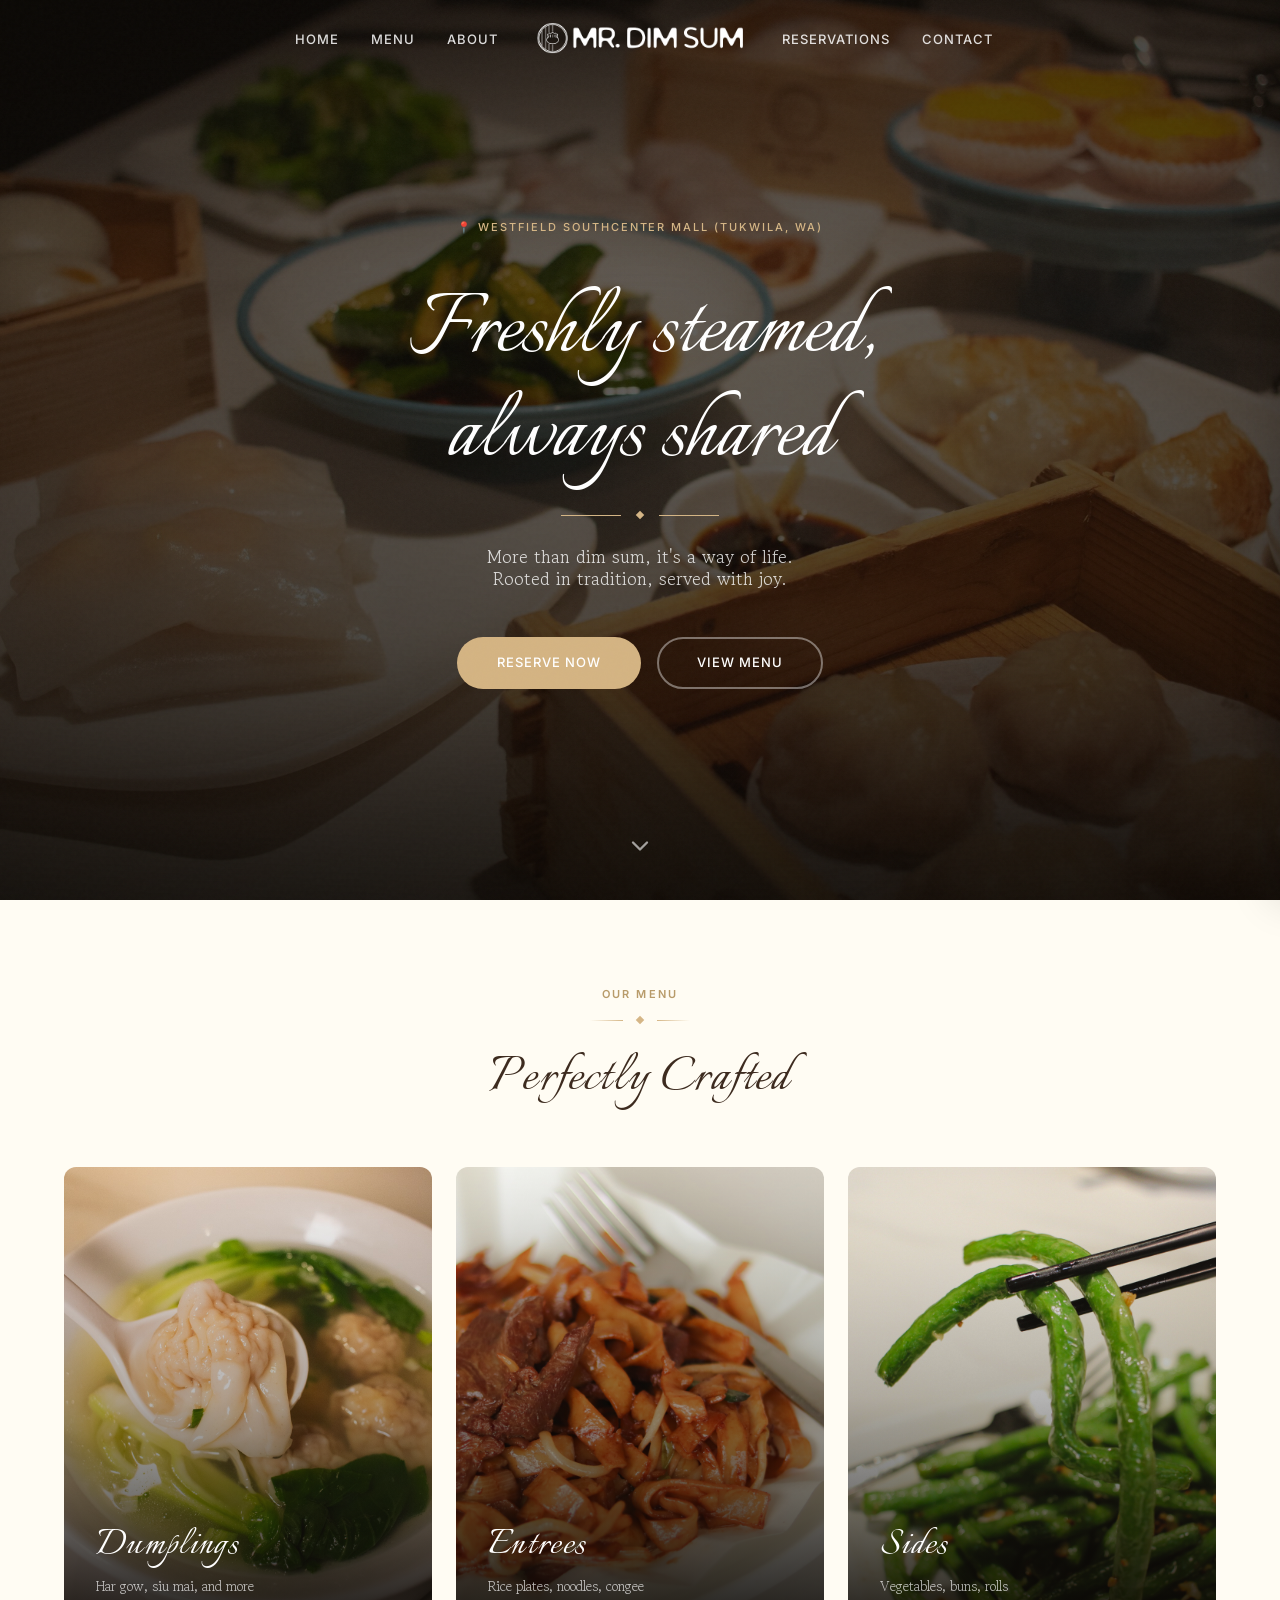
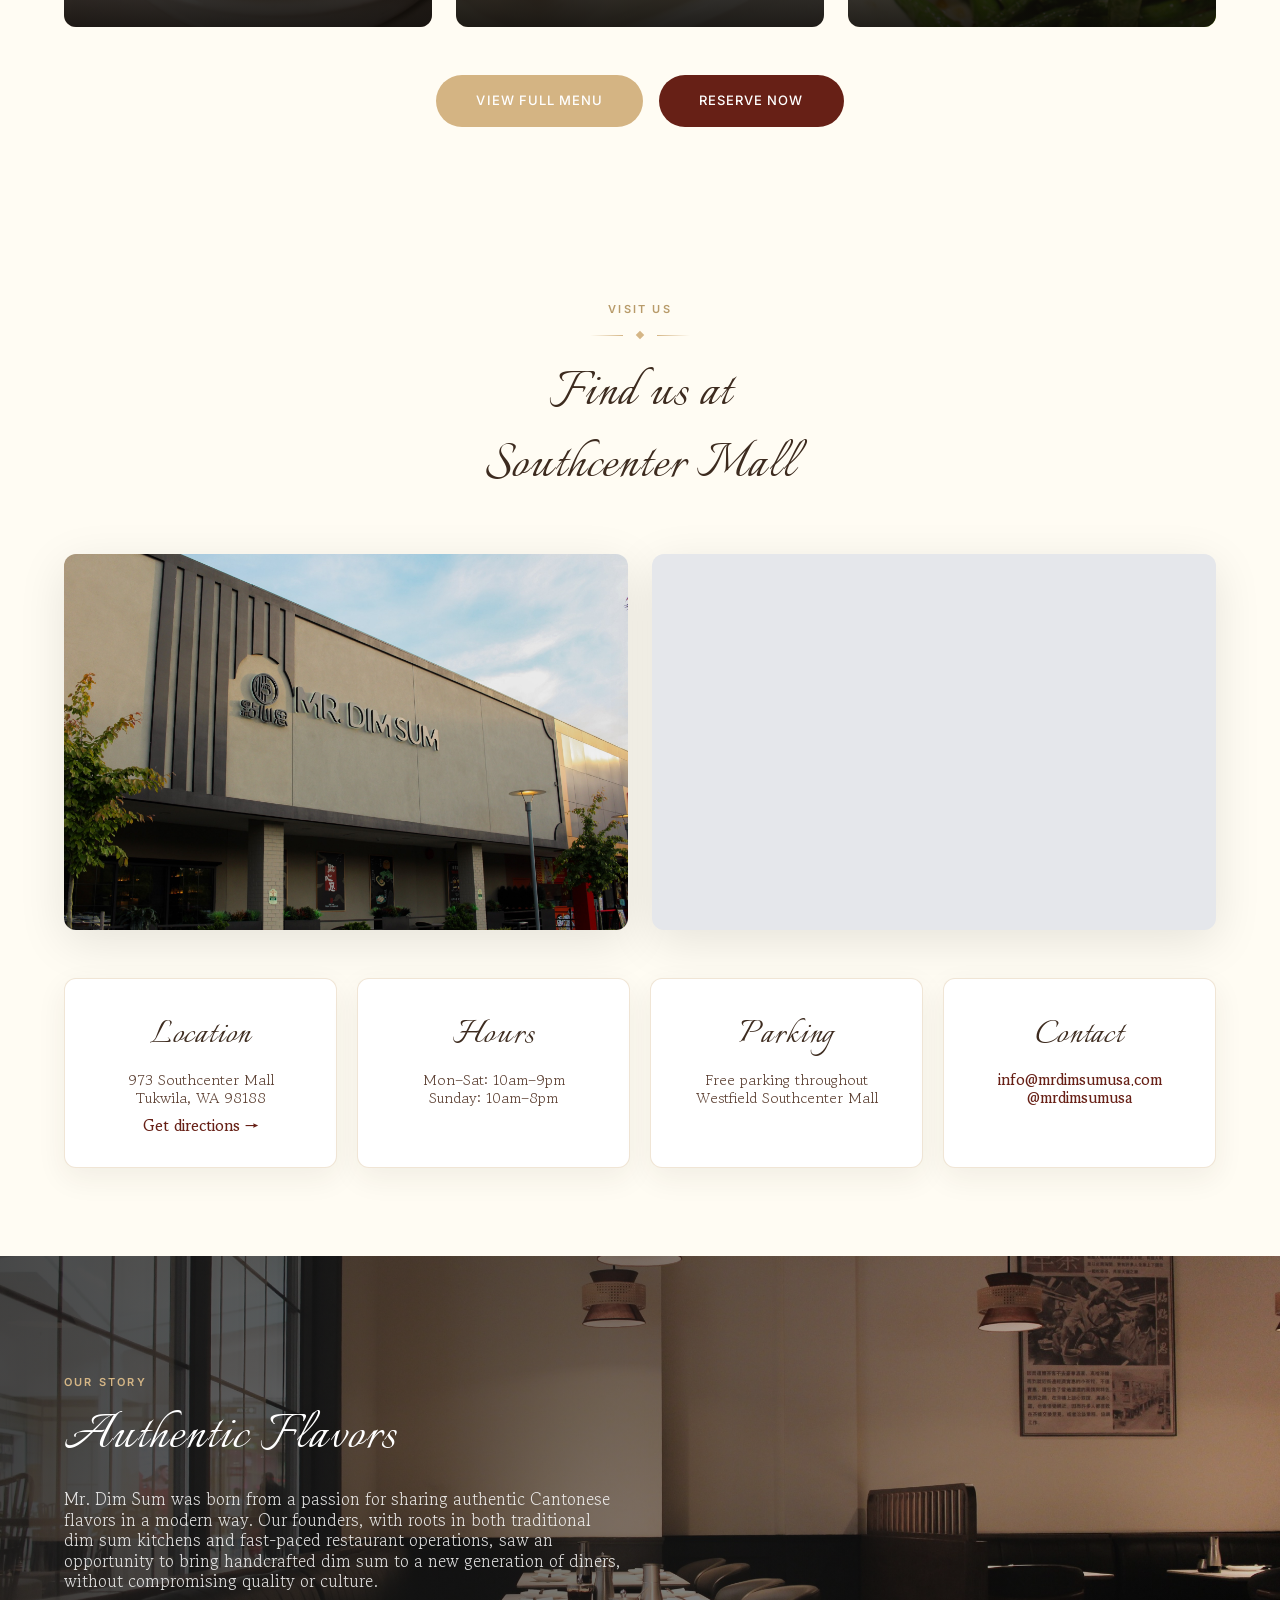
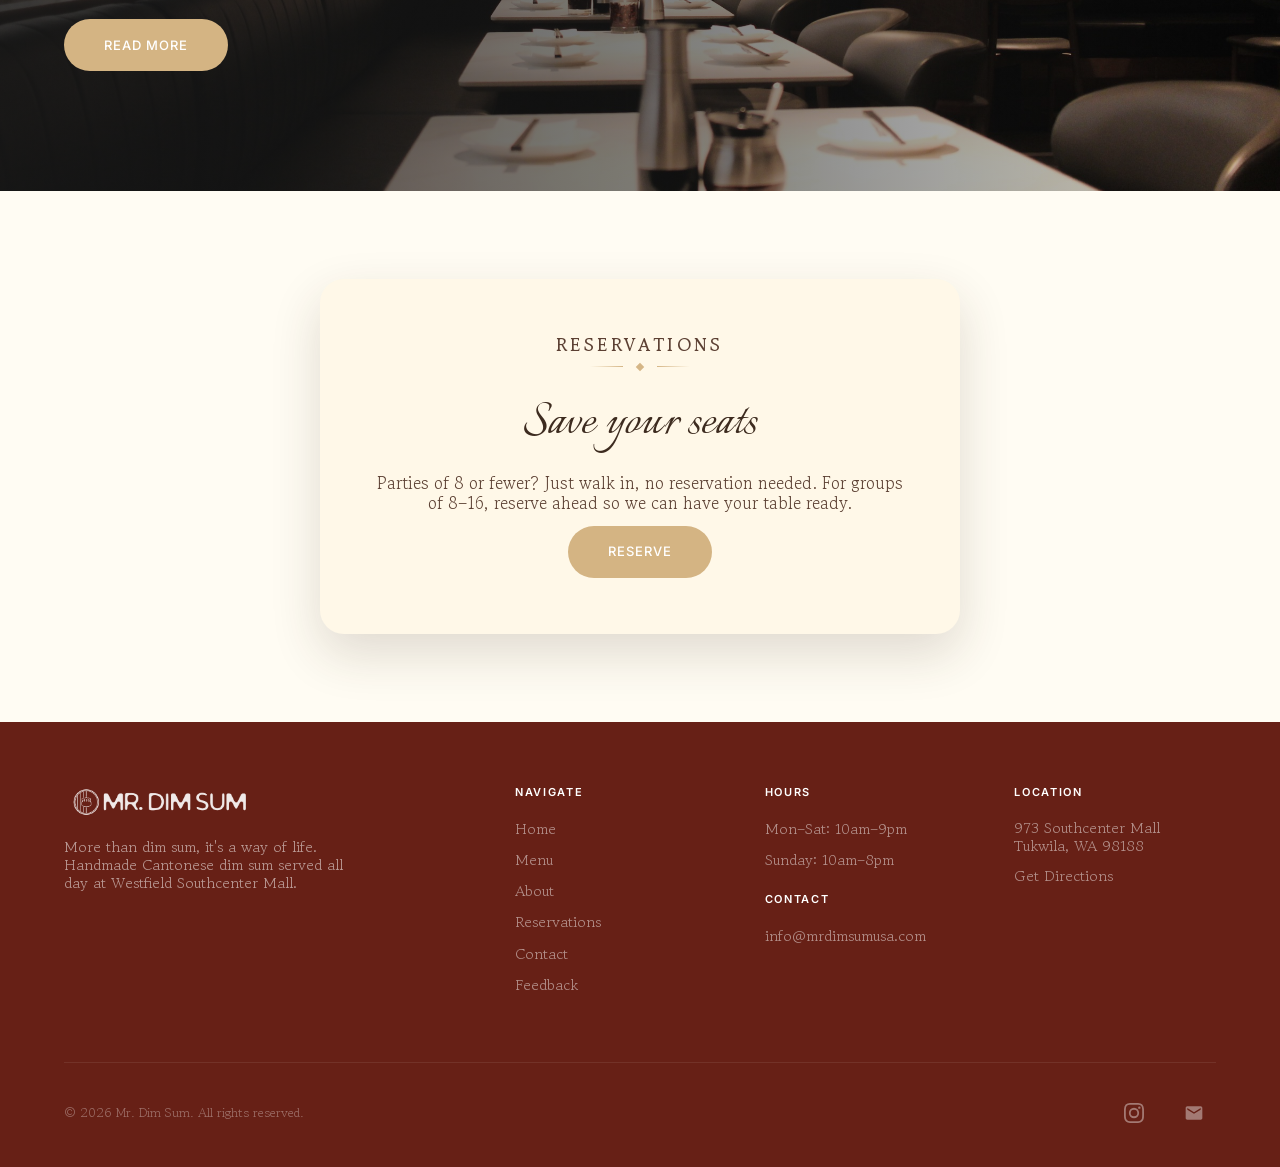
==== commit fee9b23b: "Mobile responsiveness pass + feedback desktop unify + cleanup - Unified mobile typography (40px hero" ====
--- a/index.html
+++ b/index.html
@@ -291,6 +291,8 @@
 .nav__hamburger.is-active .nav__hamburger-lines span:nth-child(1) { transform: translateY(7px) rotate(45deg); }
 .nav__hamburger.is-active .nav__hamburger-lines span:nth-child(2) { opacity: 0; }
 .nav__hamburger.is-active .nav__hamburger-lines span:nth-child(3) { transform: translateY(-7px) rotate(-45deg); }
+/* When the menu is open the X sits on the light menu panel — keep it dark so it stays visible */
+.nav__hamburger.is-active .nav__hamburger-lines span { background: var(--brown); }
 
 /* MOBILE MENU */
 .nav__mobile-overlay {
@@ -347,7 +349,7 @@
   .nav__links-left, .nav__links-right { display: none; }
   .nav__logo { justify-self: start; padding: 0; }
   .nav__hamburger { display: flex; }
-  .nav__logo-img { height: 32px; }
+  .nav__logo-img { height: 28px; }
 }
 
 /* ============================================
@@ -1098,15 +1100,59 @@
    ============================================ */
 @media (max-width: 768px) {
   .section { padding: 64px 0; }
-  .hero { min-height: 85vh; }
+  .container { padding-left: 32px; padding-right: 32px; }
+  .hero { min-height: 100vh; }
   .hero__bg { animation: none; }
   .hero__content { padding: 60px 20px; }
-  .hero__title { font-size: clamp(2.75rem, 10vw, 4.25rem); }
-  .hero__sub { font-size: 1.05rem; }
+  .hero__title { font-size: 3.75rem; }
+  .hero__sub { font-size: 14px; }
+  /* Stack hero / menu CTAs, equal width, centered label */
+  .hero__ctas, .menu-full-link {
+    flex-direction: column;
+    align-items: stretch;
+    max-width: 240px;
+    margin-left: auto;
+    margin-right: auto;
+  }
+  .hero__ctas .btn, .menu-full-link .btn { justify-content: center; }
+
+  /* Visit Us: de-card into a clean hairline-divided info list */
+  .visit-cards {
+    grid-template-columns: 1fr;
+    gap: 0;
+  }
+  .visit-card {
+    background: transparent;
+    border: none;
+    border-radius: 0;
+    box-shadow: none;
+    border-bottom: 1px solid rgba(213,182,134,0.35);
+    padding: 16px 2px;
+    text-align: left;
+  }
+  .visit-card:last-child { border-bottom: none; }
+  .visit-card:hover { transform: none; box-shadow: none; }
+  .visit-card h3 {
+    font-family: var(--font-ui);
+    font-size: 11px;
+    font-weight: 600;
+    letter-spacing: 0.12em;
+    text-transform: uppercase;
+    color: var(--gold-dark);
+    margin-bottom: 6px;
+  }
+  .visit-card p, .visit-card address { font-size: 14px; }
   .reservation-box { padding: 40px 24px;
   background: var(--warm-bg-alt);}
+  .reservation-box p { font-size: 14px; }
+  .reservation-box .section__label { font-size: 10px; }
   .section__header { margin-bottom: 40px; }
-  .section__title { font-size: clamp(2.25rem, 7vw, 3.25rem); }
+  .section__title { font-size: 2.5rem; }
+
+  /* Mobile typography */
+  body { font-size: 14px; }
+  .section__label { font-size: 10px; }
+  .section__desc { font-size: 14px; }
   .back-to-top {
     bottom: calc(20px + env(safe-area-inset-bottom, 0px));
     right: 20px;
@@ -1157,7 +1203,7 @@
   <div class="hero__overlay"></div>
   <div class="hero__content">
     <span class="hero__badge">📍 Westfield Southcenter Mall (Tukwila, WA)</span>
-    <h1 class="hero__title">Freshly <span class="steam-word">steamed<span class="steam-particles" aria-hidden="true"><span class="steam-p"></span><span class="steam-p"></span><span class="steam-p"></span><span class="steam-p"></span><span class="steam-p"></span><span class="steam-p"></span></span></span>, always shared</h1>
+    <h1 class="hero__title">Freshly <span class="steam-word">steamed<span class="steam-particles" aria-hidden="true"><span class="steam-p"></span><span class="steam-p"></span><span class="steam-p"></span><span class="steam-p"></span><span class="steam-p"></span><span class="steam-p"></span></span></span>,<br>always shared</h1>
     <div class="hero__line">
       <span></span>
       <div class="hero__line-diamond"></div>
@@ -1221,7 +1267,7 @@
     <div class="section__header reveal">
       <p class="section__label">Visit us</p>
       <div class="divider"><span class="divider__line"></span><span class="divider__diamond"></span><span class="divider__line"></span></div>
-      <h2 class="section__title">Find us at Southcenter Mall</h2>
+      <h2 class="section__title">Find us at<br>Southcenter Mall</h2>
     </div>
     <div class="visit-top reveal">
       <div class="visit-photo">
